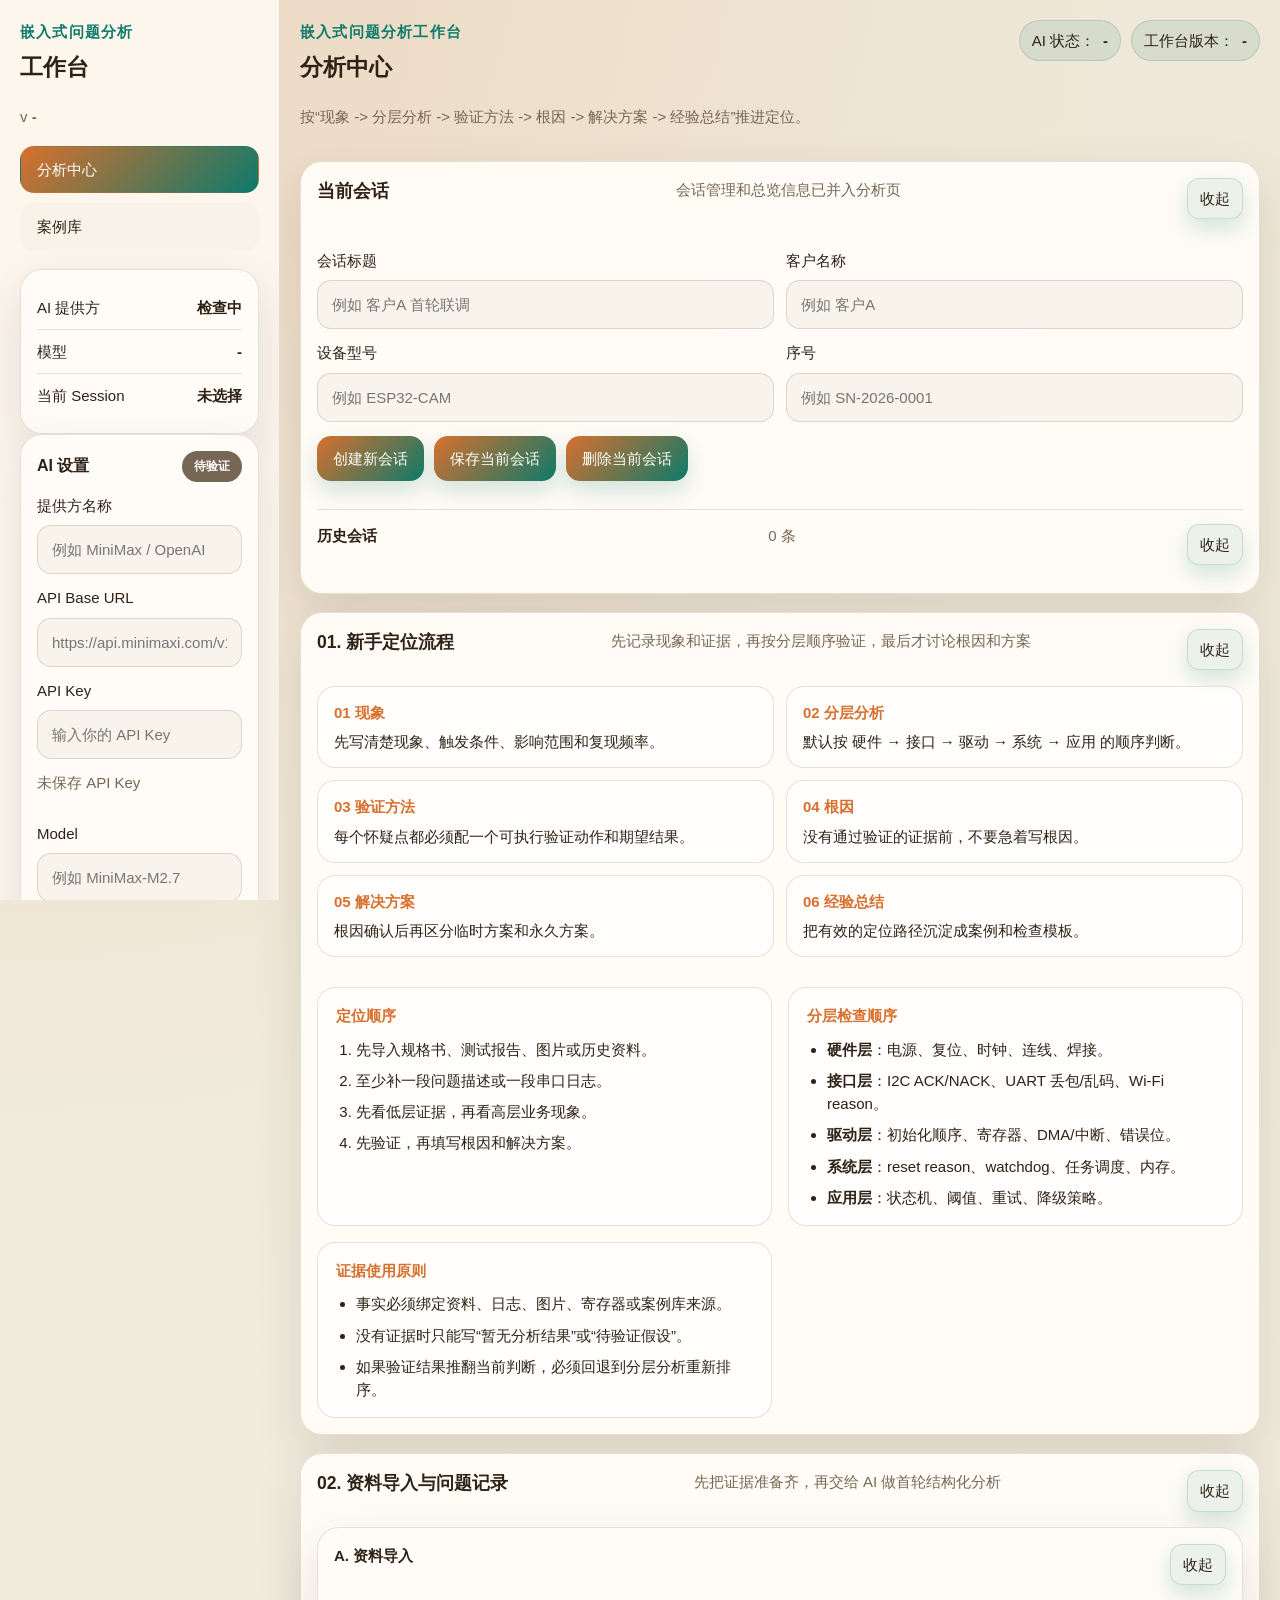
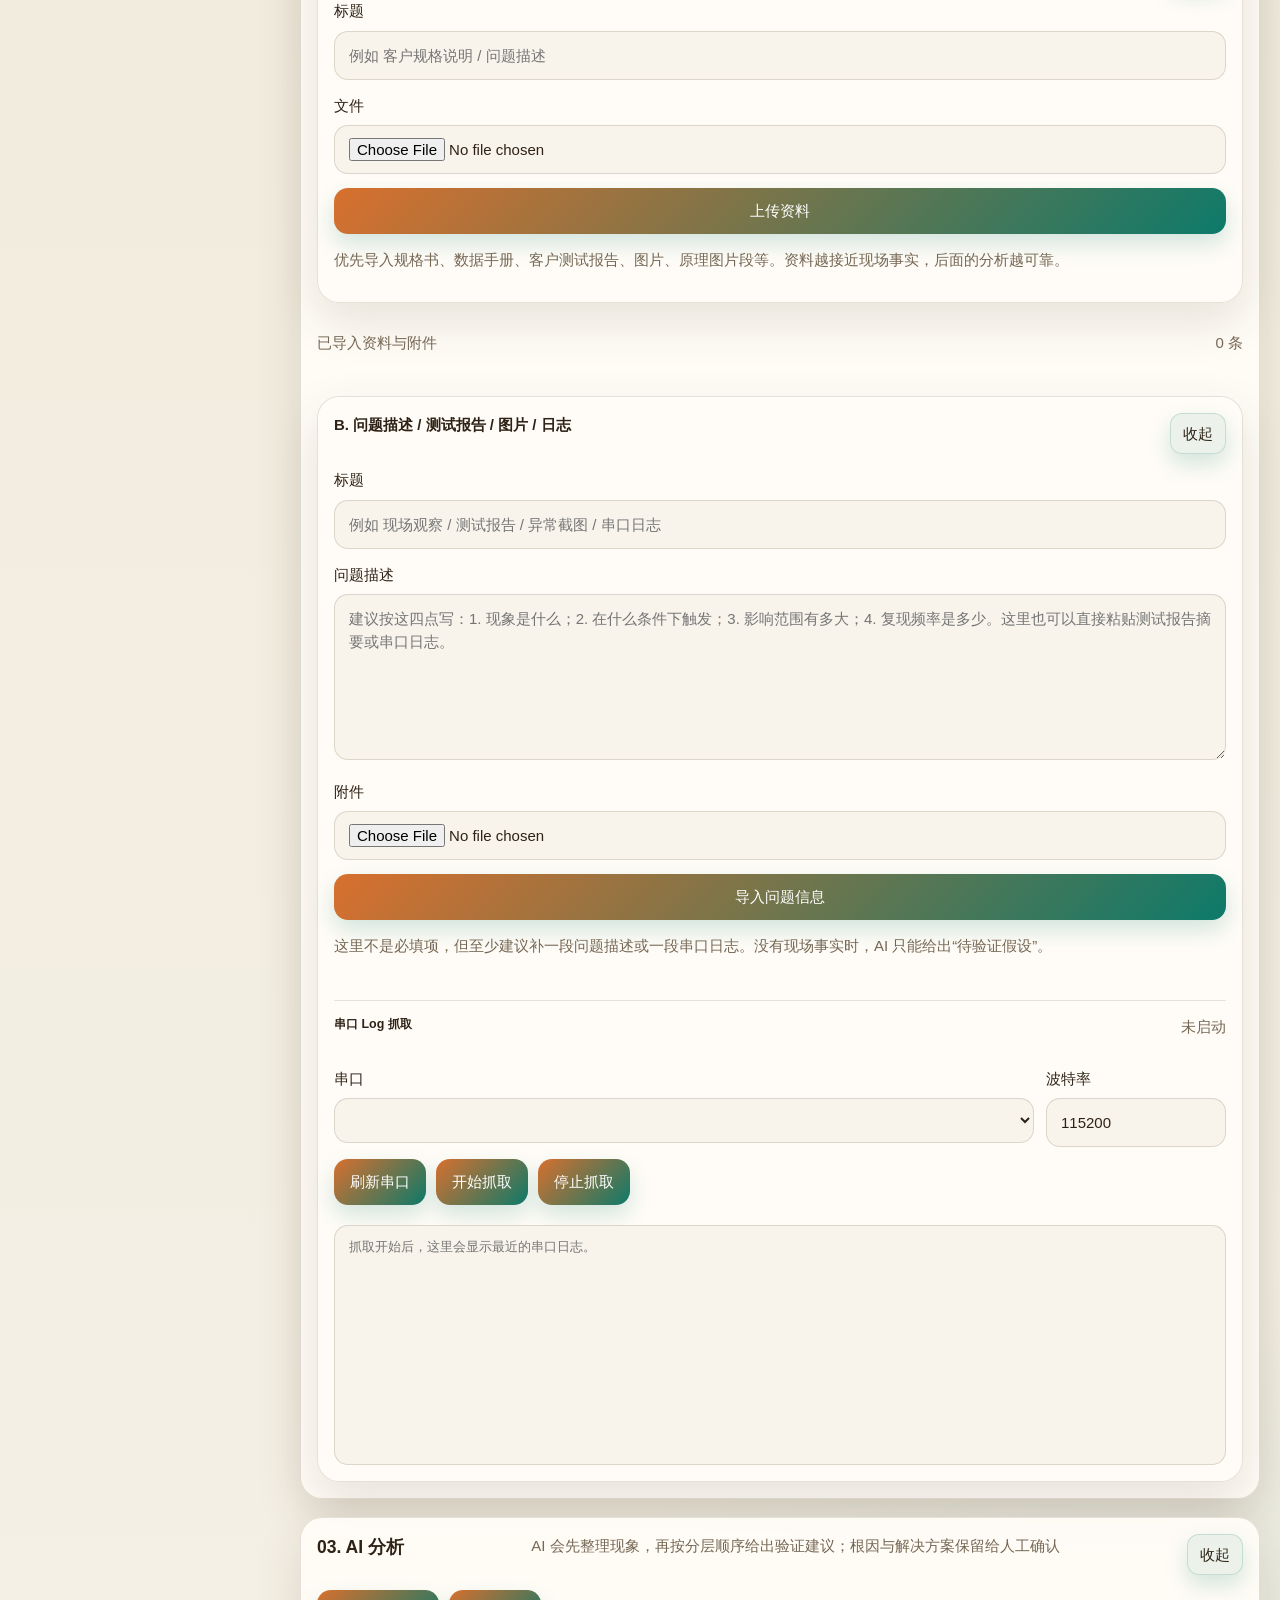
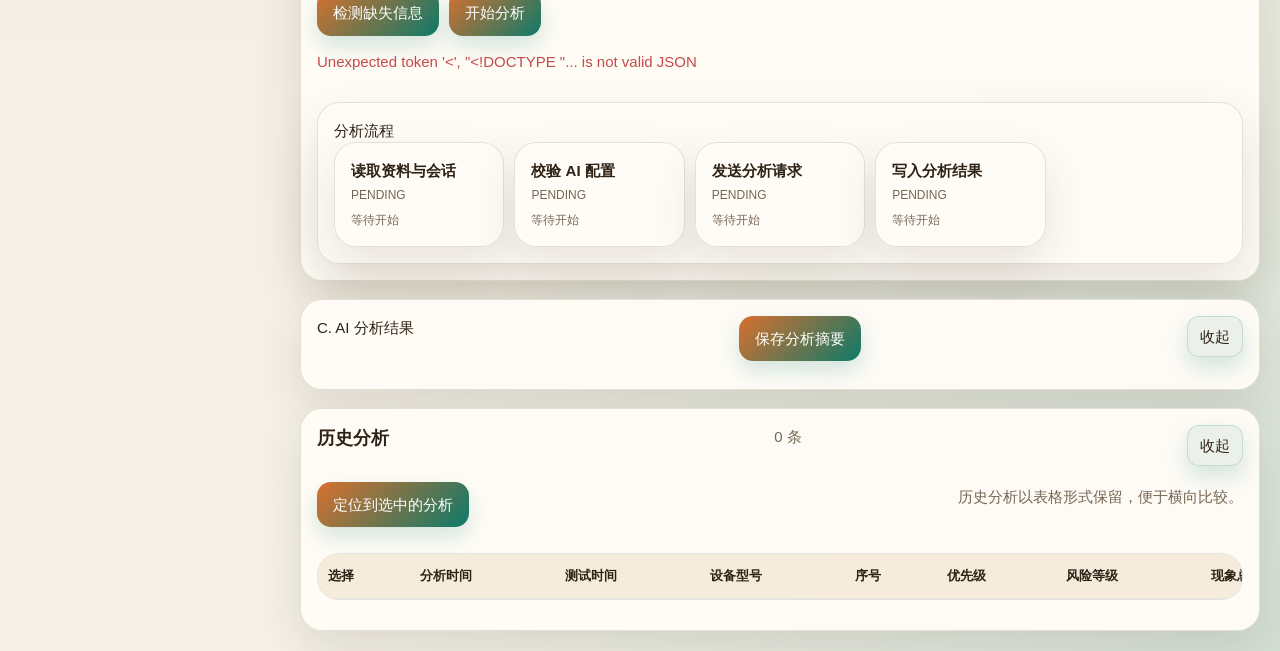
==== webapp/index.html @ aa89c4ad "feat: rebuild structured case library workflow" ====
<!doctype html>
<html lang="zh-CN">
<head>
  <meta charset="utf-8">
  <meta name="viewport" content="width=device-width,initial-scale=1">
  <title>嵌入式问题分析工作台</title>
  <script src="https://mcp.figma.com/mcp/html-to-design/capture.js" async></script>
  <link rel="stylesheet" href="./styles.css">
</head>
<body>
  <main class="layout">
    <aside class="sidebar">
      <div class="brand">
        <p class="eyebrow">嵌入式问题分析</p>
        <h1>工作台</h1>
        <p class="version-line">v <strong id="app-version">-</strong></p>
      </div>

      <nav class="nav-list">
        <button type="button" class="nav-item active" data-view="analysis">分析中心</button>
        <button type="button" class="nav-item" data-view="library">案例库</button>
      </nav>

      <section class="sidebar-card">
        <div class="status-row">
          <span>AI 提供方</span>
          <strong id="provider-status">检查中</strong>
        </div>
        <div class="status-row">
          <span>模型</span>
          <strong id="provider-model">-</strong>
        </div>
        <div class="status-row">
          <span>当前 Session</span>
          <strong id="active-session-label">未选择</strong>
        </div>
      </section>

      <section class="sidebar-card">
        <details id="ai-settings-panel" open>
          <summary class="summary-head compact">
            <span>AI 设置</span>
            <span id="ai-validation-badge" class="validation-badge pending">待验证</span>
          </summary>
          <div class="details-body">
            <label>
              提供方名称
              <input id="provider-name" type="text" placeholder="例如 MiniMax / OpenAI">
            </label>
            <label>
              API Base URL
              <input id="api-base-url" type="text" placeholder="https://api.minimaxi.com/v1/chat/completions">
            </label>
            <label>
              API Key
              <input id="api-key" type="password" placeholder="输入你的 API Key">
            </label>
            <p id="api-key-status" class="helper">未保存 API Key</p>
            <label>
              Model
              <input id="provider-model-input" type="text" placeholder="例如 MiniMax-M2.7">
            </label>
            <button id="save-provider-btn" type="button">保存 AI 设置</button>
            <p id="provider-save-result" class="helper">用于结构化分析、缺失信息提醒和测试推荐。</p>
          </div>
        </details>
      </section>
    </aside>

    <section class="main-shell">
      <header class="topbar">
        <div>
          <p class="eyebrow">嵌入式问题分析工作台</p>
          <h2 id="page-title">分析中心</h2>
          <p id="page-subtitle" class="helper">围绕资料、问题描述和 AI 结构化分析推进定位。</p>
        </div>
        <div class="topbar-meta">
          <span class="meta-pill">AI 状态：<strong id="hero-provider-status">-</strong></span>
          <span class="meta-pill">工作台版本：<strong id="hero-app-version">-</strong></span>
        </div>
      </header>

      <section class="view-stack">
        <section id="view-analysis" class="view-page active">
          <section class="panel">
            <div class="panel-head">
              <h3>当前会话</h3>
              <span class="helper">会话管理和总览信息已并入分析页</span>
            </div>
            <div id="overview-counts" class="overview-grid"></div>
            <div class="session-inline-grid">
              <label>会话标题<input id="session-title" type="text" placeholder="例如 客户A 首轮联调"></label>
              <label>客户名称<input id="session-customer" type="text" placeholder="例如 客户A"></label>
              <label>设备型号<input id="device-model" type="text" placeholder="例如 ESP32-CAM"></label>
              <label>序号<input id="serial-number" type="text" placeholder="例如 SN-2026-0001"></label>
            </div>
            <div class="inline-actions">
              <button id="create-session-btn" type="button">创建新会话</button>
              <button id="save-session-meta-btn" type="button">保存当前会话</button>
              <button id="delete-session-btn" type="button">删除当前会话</button>
            </div>
            <div class="subpanel-inline">
              <div class="panel-head compact-head">
                <h4>历史会话</h4>
                <span class="helper" id="session-count">0 条</span>
              </div>
              <div id="session-list" class="list-stack compact-list"></div>
            </div>
          </section>

          <section class="panel">
            <div class="panel-head">
              <h3>01. 新手定位流程</h3>
              <span class="helper">先记录现象和证据，再按分层顺序验证，最后才讨论根因和方案</span>
            </div>
            <section class="guide-strip guide-strip-six">
              <div class="guide-step"><strong>01 现象</strong><span>先写清楚现象、触发条件、影响范围和复现频率。</span></div>
              <div class="guide-step"><strong>02 分层分析</strong><span>默认按 硬件 → 接口 → 驱动 → 系统 → 应用 的顺序判断。</span></div>
              <div class="guide-step"><strong>03 验证方法</strong><span>每个怀疑点都必须配一个可执行验证动作和期望结果。</span></div>
              <div class="guide-step"><strong>04 根因</strong><span>没有通过验证的证据前，不要急着写根因。</span></div>
              <div class="guide-step"><strong>05 解决方案</strong><span>根因确认后再区分临时方案和永久方案。</span></div>
              <div class="guide-step"><strong>06 经验总结</strong><span>把有效的定位路径沉淀成案例和检查模板。</span></div>
            </section>
            <section class="methodology-grid">
              <article class="flow-panel">
                <h4>定位顺序</h4>
                <ol class="method-list">
                  <li>先导入规格书、测试报告、图片或历史资料。</li>
                  <li>至少补一段问题描述或一段串口日志。</li>
                  <li>先看低层证据，再看高层业务现象。</li>
                  <li>先验证，再填写根因和解决方案。</li>
                </ol>
              </article>
              <article class="flow-panel">
                <h4>分层检查顺序</h4>
                <ul class="method-list">
                  <li><strong>硬件层</strong>：电源、复位、时钟、连线、焊接。</li>
                  <li><strong>接口层</strong>：I2C ACK/NACK、UART 丢包/乱码、Wi-Fi reason。</li>
                  <li><strong>驱动层</strong>：初始化顺序、寄存器、DMA/中断、错误位。</li>
                  <li><strong>系统层</strong>：reset reason、watchdog、任务调度、内存。</li>
                  <li><strong>应用层</strong>：状态机、阈值、重试、降级策略。</li>
                </ul>
              </article>
              <article class="flow-panel">
                <h4>证据使用原则</h4>
                <ul class="method-list">
                  <li>事实必须绑定资料、日志、图片、寄存器或案例库来源。</li>
                  <li>没有证据时只能写“暂无分析结果”或“待验证假设”。</li>
                  <li>如果验证结果推翻当前判断，必须回退到分层分析重新排序。</li>
                </ul>
              </article>
            </section>
          </section>

          <section class="panel">
            <div class="panel-head">
              <h3>02. 资料导入与问题记录</h3>
              <span class="helper">先把证据准备齐，再交给 AI 做首轮结构化分析</span>
            </div>
            <article class="stack-card">
              <h4>A. 资料导入</h4>
              <label>标题<input id="material-title" type="text" placeholder="例如 客户规格说明 / 问题描述"></label>
              <label>文件<input id="material-file" type="file"></label>
              <button id="upload-material-btn" type="button">上传资料</button>
              <p id="material-result" class="helper">优先导入规格书、数据手册、客户测试报告、图片、原理图片段等。资料越接近现场事实，后面的分析越可靠。</p>
            </article>

            <div class="evidence-summary">
              <div class="panel-head compact-head">
                <span class="helper">已导入资料与附件</span>
                <span id="evidence-count" class="helper">0 条</span>
              </div>
              <div id="evidence-inline-list" class="evidence-manage-list"></div>
            </div>

            <article class="stack-card">
              <h4>B. 问题描述 / 测试报告 / 图片 / 日志</h4>
              <label>标题<input id="info-title" type="text" placeholder="例如 现场观察 / 测试报告 / 异常截图 / 串口日志"></label>
              <label>问题描述<textarea id="info-content" rows="6" placeholder="建议按这四点写：1. 现象是什么；2. 在什么条件下触发；3. 影响范围有多大；4. 复现频率是多少。这里也可以直接粘贴测试报告摘要或串口日志。"></textarea></label>
              <label>附件<input id="info-file" type="file" accept=".png,.jpg,.jpeg,.webp,.bmp,.gif,.pdf,.doc,.docx,.txt,.md,.log,.json,.csv,.yaml,.yml"></label>
              <button id="save-info-btn" type="button">导入问题信息</button>
              <p id="info-result" class="helper">这里不是必填项，但至少建议补一段问题描述或一段串口日志。没有现场事实时，AI 只能给出“待验证假设”。</p>
              <div class="serial-capture-card">
                <div class="panel-head compact-head">
                  <h5>串口 Log 抓取</h5>
                  <span id="serial-status-text" class="helper">未启动</span>
                </div>
                <div class="serial-capture-grid">
                  <label>串口
                    <select id="serial-port-select"></select>
                  </label>
                  <label>波特率
                    <input id="serial-baud-input" type="number" value="115200" min="1200" step="1">
                  </label>
                </div>
                <div class="inline-actions">
                  <button id="refresh-serial-ports-btn" type="button">刷新串口</button>
                  <button id="start-serial-capture-btn" type="button">开始抓取</button>
                  <button id="stop-serial-capture-btn" type="button">停止抓取</button>
                </div>
                <textarea id="serial-live-output" class="serial-live-output" rows="10" readonly placeholder="抓取开始后，这里会显示最近的串口日志。"></textarea>
              </div>
            </article>
          </section>

          <section class="panel">
            <div class="panel-head">
              <h3>03. AI 分析</h3>
              <span class="helper">AI 会先整理现象，再按分层顺序给出验证建议；根因与解决方案保留给人工确认</span>
            </div>
            <div class="inline-actions">
              <button id="suggest-missing-btn" type="button">检测缺失信息</button>
              <button id="analyze-btn" type="button">开始分析</button>
            </div>
            <p id="analysis-status" class="helper">AI 默认按“硬件 → 接口 → 驱动 → 系统 → 应用”排序分析，并把没有证据支撑的内容标为“暂无分析结果”或“待验证”。</p>
            <section class="steps-box">
              <span class="role">分析流程</span>
              <div id="workflow-steps" class="workflow-steps workflow-inline"></div>
            </section>
          </section>

          <section class="panel">
            <div class="panel-head">
              <span class="role">C. AI 分析结果</span>
              <button id="save-analysis-summary-btn" type="button">保存分析摘要</button>
            </div>
            <div id="analysis-result" class="analysis-readable"></div>
          </section>

          <section class="panel">
            <div class="panel-head">
              <h3>历史分析</h3>
              <span id="analysis-count" class="helper">0 条</span>
            </div>
            <div class="analysis-compare-head">
              <button id="compare-selected-btn" type="button">定位到选中的分析</button>
              <p class="helper">历史分析以表格形式保留，便于横向比较。</p>
            </div>
            <div class="table-wrap">
              <table class="analysis-table">
                <thead>
                  <tr>
                    <th>选择</th>
                    <th>分析时间</th>
                    <th>测试时间</th>
                    <th>设备型号</th>
                    <th>序号</th>
                    <th>优先级</th>
                    <th>风险等级</th>
                    <th>现象总结</th>
                    <th>操作</th>
                  </tr>
                </thead>
                <tbody id="analysis-history"></tbody>
              </table>
            </div>
            <div id="analysis-compare" class="analysis-compare"></div>
          </section>
        </section>

        <section id="view-library" class="view-page">
          <section class="panel">
            <div class="panel-head">
              <h3>案例库</h3>
              <span class="helper">结构化案例、受控贡献、搜索复用和 AI 导入</span>
            </div>
            <div class="guide-strip guide-strip-three">
              <div class="guide-step"><strong>查找</strong><span>按标题、标签、问题类型和故障类型快速筛到相似案例。</span></div>
              <div class="guide-step"><strong>贡献</strong><span>手工录入或从当前 Session 生成，再用统一模板保存为正式案例。</span></div>
              <div class="guide-step"><strong>导入</strong><span>外部资料可先走 AI 规范化导入，再进入人工审核和复用。</span></div>
            </div>
            <div class="inline-actions">
              <input id="knowledge-search" type="text" placeholder="搜索标题、根因、标签、问题类型或来源">
              <button id="search-knowledge-btn" type="button">搜索</button>
              <button id="new-knowledge-btn" type="button">新建案例</button>
              <button id="save-knowledge-btn" type="button">保存案例</button>
              <button id="delete-knowledge-btn" type="button">删除案例</button>
              <button id="create-knowledge-btn" type="button">从当前 Session 生成</button>
              <button id="apply-knowledge-btn" type="button">应用到当前分析</button>
            </div>
            <div id="knowledge-tag-cloud" class="tag-cloud"></div>
            <div id="knowledge-list" class="list-stack knowledge-scroll-list"></div>
          </section>

          <section class="panel">
            <div class="panel-head">
              <h3>案例编辑</h3>
              <span class="helper">统一按结构化模板维护，可手工编写、导入和更新</span>
            </div>
            <div class="form-grid three">
              <label>案例编号<input id="knowledge-case-code" type="text" placeholder="例如 CASE-I2C-000123"></label>
              <label>标题<input id="knowledge-title" type="text" placeholder="例如 冷启动后 I2C 首次读寄存器 NACK"></label>
              <label>状态
                <select id="knowledge-status">
                  <option value="draft">draft</option>
                  <option value="review">review</option>
                  <option value="approved">approved</option>
                  <option value="deprecated">deprecated</option>
                </select>
              </label>
            </div>
            <div class="form-grid three">
              <label>来源类型
                <select id="knowledge-source-type">
                  <option value="manual">manual</option>
                  <option value="session">session</option>
                  <option value="ai_import">ai_import</option>
                  <option value="external_reference">external_reference</option>
                  <option value="official_doc">official_doc</option>
                  <option value="community_case">community_case</option>
                </select>
              </label>
              <label>问题类型<input id="knowledge-issue-type" type="text" placeholder="例如 I2C / UART / WIFI"></label>
              <label>故障类型<input id="knowledge-fault-type" type="text" placeholder="例如 时序 / 初始化 / 兼容性"></label>
            </div>
            <div class="form-grid three">
              <label>定位顺序
                <select id="knowledge-layer-hint">
                  <option value="硬件→接口→驱动→系统→应用">硬件→接口→驱动→系统→应用</option>
                  <option value="硬件→接口→驱动">硬件→接口→驱动</option>
                  <option value="系统→应用">系统→应用</option>
                  <option value="自定义">自定义</option>
                </select>
              </label>
              <label>来源标题<input id="knowledge-source-title" type="text" placeholder="例如 官方 FAQ / 外部帖子标题"></label>
              <label>来源链接<input id="knowledge-source-url" type="text" placeholder="https://..."></label>
            </div>
            <label>问题现象<textarea id="knowledge-symptom" rows="4" placeholder="现象、触发条件、影响范围、复现频率"></textarea></label>
            <div class="form-grid two">
              <label>快速检查<textarea id="knowledge-quick-checks" rows="4" placeholder="每行一条，适合新手先做的 quick checks"></textarea></label>
              <label>标签<textarea id="knowledge-tags" rows="4" placeholder="每行一条或逗号分隔，例如 I2C, cold_boot, NACK"></textarea></label>
            </div>
            <label>根因<textarea id="knowledge-root-cause" rows="4" placeholder="当前确认的根因；若未确认，可写待验证"></textarea></label>
            <label>解决方案<textarea id="knowledge-solution" rows="4" placeholder="临时规避、永久修复和回归建议"></textarea></label>
            <label>验证方法<textarea id="knowledge-validation" rows="4" placeholder="验证动作、预期结果和完成标准"></textarea></label>
            <div class="form-grid two">
              <label>关联案例 / 资源<textarea id="knowledge-related-cases" rows="4" placeholder='每行一条，支持 JSON：{"label":"GitHub","url":"https://..."}'></textarea></label>
              <label>参考链接 / 引用<textarea id="knowledge-references" rows="4" placeholder='每行一条，支持 JSON：{"label":"Datasheet","url":"https://...","value":"时序要求"}'></textarea></label>
            </div>
            <p id="knowledge-editor-status" class="helper">案例库遵循结构化模板，建议优先填：现象、快速检查、验证方法、根因、解决方案。</p>
            <div id="knowledge-detail" class="analysis-readable"></div>
          </section>

          <section class="panel">
            <div class="panel-head">
              <h3>AI 导入接口</h3>
              <span class="helper">给未来的外部搜索代理或人工整理入口使用，先规范化再入库</span>
            </div>
            <div class="form-grid two">
              <label>导入来源标题<input id="knowledge-import-title" type="text" placeholder="例如 官方 FAQ / GitHub Issue / 社区答疑"></label>
              <label>导入来源链接<input id="knowledge-import-url" type="text" placeholder="https://..."></label>
            </div>
            <label>原始案例材料<textarea id="knowledge-import-text" rows="8" placeholder="粘贴网页摘要、官方 FAQ、Issue 讨论、调试记录。AI 会先按案例库模板规范化，再生成 draft 条目。"></textarea></label>
            <div class="inline-actions">
              <button id="import-knowledge-btn" type="button">AI 规范导入</button>
              <button id="load-knowledge-schema-btn" type="button">查看导入规范</button>
            </div>
            <p id="knowledge-import-status" class="helper">接口目标：方便 AI 定期从网上搜索案例后，把摘要、引用、来源链接和结构化字段统一写入案例库。</p>
            <pre id="knowledge-schema-preview" class="schema-preview hidden"></pre>
          </section>
        </section>
      </section>
    </section>
  </main>
  <div id="analysis-history-modal" class="modal-backdrop hidden">
    <div class="modal-card">
      <div class="panel-head">
        <h3 id="analysis-history-modal-title">历史分析详情</h3>
        <button id="close-analysis-history-modal-btn" type="button" class="secondary-button">关闭</button>
      </div>
      <div id="analysis-history-modal-body" class="analysis-readable"></div>
    </div>
  </div>
  <script src="./app.js"></script>
</body>
</html>
---- webapp/styles.css ----
:root {
  --bg: #f5f1e7;
  --panel: rgba(255, 252, 247, 0.96);
  --panel-soft: rgba(247, 242, 231, 0.9);
  --line: rgba(75, 57, 29, 0.14);
  --text: #2e2216;
  --muted: #766754;
  --accent: #0d7a6a;
  --accent-2: #d8702e;
  --danger: #c64a4a;
  --success: #1f8955;
  --shadow: 0 18px 48px rgba(60, 42, 16, 0.12);
}

* { box-sizing: border-box; }

body {
  margin: 0;
  color: var(--text);
  font: 15px/1.55 "Segoe UI", "Microsoft YaHei UI", sans-serif;
  background:
    radial-gradient(circle at top left, rgba(216, 112, 46, 0.14), transparent 28%),
    radial-gradient(circle at bottom right, rgba(13, 122, 106, 0.14), transparent 24%),
    linear-gradient(180deg, #efe8d8, #f5f1e7);
}

button, input, textarea, select {
  font: inherit;
}

input, textarea, select {
  width: 100%;
  margin-top: 8px;
  border: 1px solid rgba(75, 57, 29, 0.16);
  border-radius: 14px;
  padding: 12px 14px;
  color: var(--text);
  background: #f8f4ec;
}

textarea {
  resize: vertical;
  min-height: 110px;
}

button {
  border: 0;
  cursor: pointer;
  border-radius: 14px;
  padding: 11px 16px;
  color: #fff;
  background: linear-gradient(135deg, var(--accent-2), var(--accent));
  box-shadow: 0 10px 22px rgba(13, 122, 106, 0.18);
  transition:
    transform 120ms ease,
    opacity 120ms ease,
    box-shadow 120ms ease,
    filter 120ms ease;
}

button:hover {
  transform: translateY(-1px);
  opacity: 0.97;
  box-shadow: 0 14px 28px rgba(13, 122, 106, 0.22);
}

button:active {
  transform: translateY(1px) scale(0.985);
  box-shadow: 0 5px 12px rgba(13, 122, 106, 0.18);
  filter: saturate(0.94);
}

button:focus-visible {
  outline: 2px solid rgba(13, 122, 106, 0.35);
  outline-offset: 2px;
}

button:disabled {
  opacity: 0.65;
  cursor: default;
  transform: none;
  box-shadow: none;
  filter: none;
}

.layout {
  min-height: 100vh;
  display: grid;
  grid-template-columns: 320px 1fr;
}

.sidebar {
  padding: 20px;
  background: rgba(255, 250, 243, 0.88);
  border-right: 1px solid var(--line);
  position: sticky;
  top: 0;
  height: 100vh;
  overflow: auto;
}

.brand {
  margin-bottom: 18px;
}

.eyebrow {
  margin: 0 0 8px;
  color: var(--accent);
  font-weight: 800;
  text-transform: uppercase;
  letter-spacing: 0.08em;
}

.brand h1, .topbar h2, .panel h3, .panel h4, .panel h5, p {
  margin-top: 0;
}

.version-line, .helper, .summary-helper, .stack-card p, .list-item p {
  color: var(--muted);
}

.nav-list {
  display: grid;
  gap: 10px;
  margin-bottom: 18px;
}

.nav-item {
  width: 100%;
  text-align: left;
  border: 1px solid transparent;
  background: rgba(247, 242, 231, 0.8);
  color: var(--text);
  box-shadow: none;
}

.nav-item.active {
  color: #fff;
  background: linear-gradient(135deg, var(--accent-2), var(--accent));
}

.nav-item:hover {
  box-shadow: 0 10px 22px rgba(13, 122, 106, 0.14);
}

.nav-item:active {
  box-shadow: 0 4px 10px rgba(13, 122, 106, 0.12);
}

.sidebar-card,
.panel,
.overview-card,
.stack-card,
.list-item,
.workflow-step,
.result-card,
.summary-edit-card,
.stage-pill,
.guidance-card,
.analysis-result-box,
.steps-box {
  background: var(--panel);
  border: 1px solid var(--line);
  border-radius: 22px;
  box-shadow: var(--shadow);
}

.sidebar-card,
.panel,
.overview-card,
.stack-card,
.list-item,
.workflow-step,
.result-card,
.summary-edit-card,
.guidance-card,
.analysis-result-box,
.steps-box {
  padding: 16px;
}

.status-row {
  display: flex;
  justify-content: space-between;
  gap: 10px;
  padding: 10px 0;
  border-bottom: 1px solid var(--line);
}

.status-row:last-child {
  border-bottom: 0;
}

.main-shell {
  padding: 20px;
}

.topbar {
  display: flex;
  justify-content: space-between;
  align-items: flex-start;
  gap: 18px;
  margin-bottom: 18px;
}

.topbar-meta {
  display: flex;
  gap: 10px;
  flex-wrap: wrap;
}

.meta-pill,
.tag-pill {
  display: inline-flex;
  align-items: center;
  gap: 8px;
  padding: 8px 12px;
  border-radius: 999px;
  background: rgba(13, 122, 106, 0.1);
  border: 1px solid rgba(13, 122, 106, 0.18);
}

.view-stack {
  display: grid;
}

.view-page {
  display: none;
  gap: 18px;
}

.view-page.active {
  display: grid;
}

.panel-head {
  display: flex;
  justify-content: space-between;
  align-items: flex-start;
  gap: 12px;
  margin-bottom: 12px;
}

.hidden {
  display: none !important;
}

.modal-backdrop {
  position: fixed;
  inset: 0;
  z-index: 999;
  display: flex;
  align-items: center;
  justify-content: center;
  padding: 24px;
  background: rgba(32, 24, 16, 0.45);
}

.modal-card {
  width: min(1200px, 100%);
  max-height: calc(100vh - 48px);
  overflow: auto;
  padding: 18px;
  background: var(--panel);
  border: 1px solid var(--line);
  border-radius: 24px;
  box-shadow: var(--shadow);
}

.readonly-cell {
  white-space: pre-wrap;
  vertical-align: top;
}

.grid-two,
.grid-three,
.test-layout,
.analysis-layout,
.overview-grid,
.overview-top,
.overview-bottom,
.form-grid,
.summary-edit-grid,
.compare-grid,
.quick-actions,
.three-stacks,
.step-form,
.analysis-readable,
.list-stack,
.result-list {
  display: grid;
  gap: 16px;
}

.grid-two { grid-template-columns: 1fr 1fr; }
.grid-three { grid-template-columns: repeat(3, 1fr); }
.overview-grid { grid-template-columns: repeat(6, minmax(110px, 1fr)); }
.overview-top { grid-template-columns: 1.35fr 0.85fr; align-items: start; }
.overview-bottom { grid-template-columns: 1.2fr 0.8fr; align-items: start; }
.test-layout { grid-template-columns: 0.9fr 1.1fr 1fr; }
.analysis-layout { grid-template-columns: 0.8fr 1.1fr 1fr; }
.form-grid.two { grid-template-columns: 1fr 1fr; }
.form-grid.three { grid-template-columns: repeat(3, 1fr); }
.form-grid.four { grid-template-columns: repeat(4, 1fr); }
.summary-edit-grid { grid-template-columns: repeat(5, 1fr); }
.quick-actions { grid-template-columns: repeat(2, 1fr); }
.three-stacks { grid-template-columns: 1fr; }
.grid-two,
.grid-three,
.test-layout,
.analysis-layout,
.form-grid.two,
.form-grid.four,
.quick-actions,
.workflow-inline,
.compare-grid {
  grid-template-columns: 1fr;
}

.overview-card {
  text-align: center;
}

.overview-value {
  font-size: 30px;
  font-weight: 800;
}

.overview-label {
  color: var(--muted);
  font-size: 13px;
}

.inline-actions {
  display: flex;
  gap: 10px;
  flex-wrap: wrap;
  align-items: center;
}

.inline-actions.split select {
  flex: 1;
  margin-top: 0;
}

.selectable {
  cursor: pointer;
}

.selectable.active {
  background: linear-gradient(135deg, rgba(216, 112, 46, 0.16), rgba(13, 122, 106, 0.16));
  border-color: rgba(13, 122, 106, 0.26);
}

.list-item strong {
  display: block;
  margin-bottom: 6px;
}

.list-item p {
  margin: 0;
}

.compact-row {
  display: flex;
  align-items: center;
  gap: 10px;
  flex-wrap: wrap;
  padding-top: 10px;
  padding-bottom: 10px;
}

.compact-row strong {
  display: inline;
  margin-bottom: 0;
  flex: 0 1 auto;
}

.item-meta {
  color: var(--muted);
  font-size: 12px;
  white-space: normal;
  overflow: visible;
  text-overflow: clip;
  max-width: none;
}

.knowledge-row-main {
  display: flex;
  flex-direction: column;
  gap: 4px;
  min-width: 0;
}

.session-inline-grid {
  display: grid;
  grid-template-columns: repeat(4, minmax(0, 1fr));
  gap: 12px;
}

.evidence-manage-list {
  display: flex;
  flex-wrap: wrap;
  gap: 8px;
}

.evidence-token {
  display: inline-flex;
  align-items: center;
  gap: 8px;
  max-width: 100%;
  padding: 8px 10px;
  border: 1px solid var(--line);
  border-radius: 999px;
  background: rgba(255, 255, 255, 0.8);
}

.evidence-preview-link {
  display: inline-flex;
  align-items: center;
}

.evidence-thumb {
  width: 34px;
  height: 34px;
  object-fit: cover;
  border-radius: 8px;
  border: 1px solid rgba(75, 57, 29, 0.14);
  background: #fff;
}

.evidence-token-label {
  color: var(--text);
  text-decoration: none;
  white-space: nowrap;
  overflow: visible;
  text-overflow: clip;
  font-size: 13px;
}

.evidence-token-label.disabled {
  cursor: default;
  pointer-events: none;
}

.evidence-token .danger-button {
  padding: 6px 10px;
  border-radius: 999px;
}

.serial-capture-card {
  display: grid;
  gap: 12px;
  margin-top: 14px;
  padding-top: 14px;
  border-top: 1px solid var(--line);
}

.serial-capture-grid {
  display: grid;
  grid-template-columns: 1fr 180px;
  gap: 12px;
}

.evidence-chip-list {
  display: flex;
  flex-wrap: wrap;
  gap: 8px;
}

.evidence-summary {
  display: grid;
  gap: 10px;
  margin: 14px 0 18px;
}

.evidence-chip {
  display: inline-flex;
  align-items: center;
  max-width: 100%;
  padding: 6px 10px;
  border-radius: 999px;
  background: rgba(13, 122, 106, 0.08);
  border: 1px solid rgba(13, 122, 106, 0.12);
  color: var(--text);
  font-size: 12px;
  white-space: nowrap;
  overflow: hidden;
  text-overflow: ellipsis;
}

.summary-head,
.subsummary-head {
  display: flex;
  justify-content: space-between;
  align-items: center;
  gap: 12px;
  cursor: pointer;
  list-style: none;
}

.summary-head {
  font-size: 20px;
  font-weight: 800;
}

.summary-head.compact {
  font-size: 16px;
}

.summary-head::-webkit-details-marker,
.subsummary-head::-webkit-details-marker {
  display: none;
}

.details-body,
.subdetails-body {
  display: grid;
  gap: 12px;
  margin-top: 12px;
}

.collapse-toggle {
  color: var(--text);
  background: rgba(13, 122, 106, 0.08);
  border: 1px solid rgba(13, 122, 106, 0.18);
  padding: 8px 12px;
  border-radius: 12px;
}

.collapsible-body {
  display: grid;
  gap: 14px;
}

.collapsed > .collapsible-body {
  display: none;
}

.validation-badge {
  padding: 6px 12px;
  border-radius: 999px;
  color: #fff;
  font-size: 12px;
}

.validation-badge.ok { background: var(--success); }
.validation-badge.error { background: var(--danger); }
.validation-badge.pending { background: var(--muted); }

.subpanel {
  border: 1px solid var(--line);
  border-radius: 18px;
  padding: 14px;
  background: var(--panel-soft);
}

.subpanel-inline {
  display: grid;
  gap: 10px;
  margin-top: 14px;
  padding-top: 14px;
  border-top: 1px solid var(--line);
}

.compact-head {
  margin-bottom: 0;
}

.compact-list {
  gap: 10px;
}

.strong-line {
  font-weight: 700;
}

.serial-live-output {
  height: 240px;
  min-height: 240px;
  max-height: 240px;
  overflow-y: auto;
  resize: none;
  font: 13px/1.55 Consolas, "Courier New", monospace;
}

.stage-nav {
  display: grid;
  gap: 10px;
}

.stage-pill {
  display: flex;
  align-items: center;
  gap: 12px;
  color: var(--text);
  background: #fff;
}

.stage-pill.active {
  background: linear-gradient(135deg, rgba(216, 112, 46, 0.16), rgba(13, 122, 106, 0.16));
  border-color: rgba(13, 122, 106, 0.26);
}

.stage-index {
  display: inline-flex;
  align-items: center;
  justify-content: center;
  width: 34px;
  height: 34px;
  border-radius: 999px;
  color: #fff;
  font-weight: 800;
  background: linear-gradient(135deg, var(--accent-2), var(--accent));
}

.step-field span,
.summary-label {
  display: block;
  font-size: 12px;
  color: var(--muted);
  text-transform: uppercase;
  letter-spacing: 0.08em;
}

.checkbox-row {
  display: flex;
  align-items: center;
  gap: 10px;
}

.checkbox-row input {
  width: auto;
  margin: 0;
}

.workflow-inline {
  display: grid;
  grid-template-columns: repeat(5, minmax(120px, 1fr));
  gap: 10px;
}

.workflow-step .step-name {
  font-weight: 700;
  margin-bottom: 4px;
}

.workflow-step .step-state {
  font-size: 12px;
  margin-bottom: 6px;
  color: var(--muted);
}

.workflow-step.success .step-state { color: var(--success); }
.workflow-step.running .step-state { color: var(--accent-2); }
.workflow-step.error .step-state,
.error { color: var(--danger); }

.workflow-step .step-detail {
  color: var(--muted);
  font-size: 12px;
  white-space: pre-wrap;
  word-break: break-word;
}

.table-wrap {
  overflow: auto;
  border: 1px solid var(--line);
  border-radius: 22px;
  background: rgba(255, 255, 255, 0.72);
}

.analysis-table {
  width: 100%;
  border-collapse: collapse;
  min-width: 1120px;
}

.analysis-table th,
.analysis-table td {
  padding: 12px 10px;
  border-bottom: 1px solid var(--line);
  text-align: left;
  vertical-align: top;
}

.analysis-table th {
  position: sticky;
  top: 0;
  background: #f5ecdc;
  z-index: 1;
  font-size: 13px;
}

.analysis-row {
  cursor: pointer;
  background: rgba(255, 255, 255, 0.68);
}

.analysis-row:hover {
  background: rgba(13, 122, 106, 0.08);
}

.table-check-cell {
  width: 60px;
}

.table-check-cell input {
  width: auto;
  margin: 0;
}

.summary-cell {
  min-width: 240px;
  white-space: pre-wrap;
  word-break: break-word;
}

.table-empty {
  color: var(--muted);
  text-align: center;
}

.analysis-compare-head {
  display: flex;
  justify-content: space-between;
  gap: 12px;
  align-items: center;
  margin-bottom: 12px;
}

.compare-column {
  padding: 14px;
  border-radius: 18px;
  border: 1px solid var(--line);
  background: rgba(255, 255, 255, 0.72);
}

.result-card {
  white-space: pre-wrap;
  word-break: break-word;
  background: rgba(247, 242, 231, 0.8);
}

.editable-analysis-section {
  display: grid;
  gap: 8px;
  padding: 14px;
  border: 1px solid var(--line);
  border-radius: 18px;
  background: rgba(255, 255, 255, 0.72);
}

.editable-analysis-section h4 {
  margin: 0;
}

.section-header {
  display: flex;
  justify-content: space-between;
  align-items: center;
  gap: 12px;
}

.section-header h4 {
  margin: 0;
}

.simple-analysis-table-wrap {
  overflow-x: auto;
  border: 1px solid var(--line);
  border-radius: 18px;
  background: rgba(255, 255, 255, 0.62);
}

.simple-analysis-table {
  width: 100%;
  border-collapse: collapse;
  table-layout: fixed;
}

.simple-analysis-table th,
.simple-analysis-table td {
  border: 1px solid rgba(75, 57, 29, 0.14);
  padding: 8px;
  vertical-align: top;
  background: rgba(255, 255, 255, 0.78);
}

.simple-analysis-table th {
  background: rgba(13, 122, 106, 0.08);
  color: var(--accent-2);
  font-size: 12px;
  font-weight: 800;
  text-align: left;
}

.simple-analysis-table th:first-child,
.simple-analysis-table td:first-child {
  width: 80px;
  text-align: center;
}

.simple-analysis-table th:last-child,
.simple-analysis-table td:last-child {
  width: 180px;
}

.simple-analysis-index {
  color: var(--accent-2);
  font-weight: 700;
  font-size: 13px;
}

.simple-analysis-textarea {
  min-height: 42px;
  line-height: 1.5;
  margin-top: 0;
  border-radius: 10px;
}

#session-list {
  max-height: 320px;
  overflow-y: auto;
  padding-right: 6px;
}

#knowledge-list {
  max-height: 420px;
  overflow-y: auto;
  padding-right: 6px;
}

.secondary-button {
  color: var(--text);
  background: rgba(13, 122, 106, 0.08);
  border: 1px solid rgba(13, 122, 106, 0.18);
  box-shadow: 0 8px 18px rgba(13, 122, 106, 0.08);
}

.danger-button {
  background: linear-gradient(135deg, #d66a54, var(--danger));
  box-shadow: 0 10px 22px rgba(198, 74, 74, 0.2);
}

.mini-actions {
  gap: 8px;
}

.mini-actions button {
  padding: 8px 12px;
  border-radius: 12px;
  white-space: nowrap;
}

.row-actions {
  align-self: stretch;
  justify-content: flex-start;
}

.merged-analysis-table-wrap {
  overflow-x: auto;
  border: 1px solid var(--line);
  border-radius: 18px;
  background: rgba(255, 255, 255, 0.92);
  padding: 0;
}

.merged-analysis-table {
  width: 100%;
  min-width: 1460px;
  border-collapse: collapse;
  table-layout: fixed;
}

.merged-analysis-table col[data-col-key="category"] { width: var(--col-category, 120px); }
.merged-analysis-table col[data-col-key="owner"] { width: var(--col-owner, 120px); }
.merged-analysis-table col[data-col-key="reason"] { width: var(--col-reason, 240px); }
.merged-analysis-table col[data-col-key="basis"] { width: var(--col-basis, 240px); }
.merged-analysis-table col[data-col-key="method"] { width: var(--col-method, 240px); }
.merged-analysis-table col[data-col-key="result"] { width: var(--col-result, 180px); }
.merged-analysis-table col[data-col-key="actions"] { width: var(--col-actions, 180px); }

.merged-analysis-head {
  position: relative;
  padding: 10px 20px 10px 10px;
  background: rgba(13, 122, 106, 0.08);
  color: var(--accent-2);
  font-size: 12px;
  font-weight: 800;
  text-align: center;
}

.merged-analysis-table th,
.merged-analysis-table td {
  border: 1px solid rgba(75, 57, 29, 0.14);
  padding: 0;
  vertical-align: top;
  background: rgba(255, 255, 255, 0.9);
}

.merged-analysis-table textarea,
.merged-analysis-table select,
.merged-analysis-table input {
  width: 100%;
  margin: 0;
  margin-top: 0;
  border: 0;
  border-radius: 0;
  box-shadow: none;
  background: transparent;
  font: inherit;
  color: var(--text);
}

.merged-analysis-cell {
  padding: 0;
}

.merged-analysis-cell select,
.merged-analysis-cell input,
.merged-analysis-input {
  min-height: 48px;
  padding: 12px;
  line-height: 1.5;
}

.merged-analysis-textarea {
  min-height: 80px;
  padding: 12px;
  line-height: 1.6;
  resize: vertical;
}

.custom-category-input.hidden {
  display: none;
}

.merged-analysis-table td:last-child {
  padding: 8px;
}

.merged-analysis-table .row-actions {
  display: grid;
  grid-template-columns: repeat(2, minmax(0, 1fr));
  gap: 8px;
}

.merged-analysis-table tbody tr:nth-child(even) td {
  background: rgba(13, 122, 106, 0.03);
}

.column-resize-handle {
  position: absolute;
  top: 0;
  right: -6px;
  width: 12px;
  height: 100%;
  cursor: col-resize;
}

.column-resize-handle::after {
  content: "";
  position: absolute;
  top: 8px;
  bottom: 8px;
  left: 5px;
  width: 2px;
  border-radius: 2px;
  background: rgba(118, 103, 84, 0.45);
}

.checklist-list,
.fishbone-branch ul,
.mindmap-tree,
.mindmap-children {
  margin: 0;
  padding-left: 20px;
}

.checklist-item,
.mindmap-node {
  margin-bottom: 10px;
}

.checklist-item strong,
.mindmap-node > span {
  display: block;
  margin-bottom: 4px;
}

.fishbone-diagram {
  display: grid;
  gap: 12px;
}

.fishbone-problem,
.fishbone-branch,
.tag-chip {
  border: 1px solid var(--line);
  border-radius: 18px;
  background: rgba(255, 255, 255, 0.72);
}

.fishbone-problem {
  padding: 16px;
  font-weight: 800;
  color: var(--accent-2);
}

.fishbone-branch {
  padding: 14px;
}

.fishbone-branch h5 {
  margin: 0 0 8px;
}

.mindmap-tree,
.mindmap-children {
  display: grid;
  gap: 10px;
}

.mindmap-node > span {
  padding: 10px 12px;
  border-radius: 14px;
  background: rgba(13, 122, 106, 0.08);
  border: 1px solid rgba(13, 122, 106, 0.14);
}

.tag-cloud {
  display: flex;
  flex-wrap: wrap;
  gap: 10px;
}

.guide-strip {
  display: grid;
  gap: 12px;
  margin-bottom: 16px;
  grid-template-columns: repeat(4, minmax(0, 1fr));
}

.guide-strip-six {
  grid-template-columns: repeat(6, minmax(0, 1fr));
}

.guide-strip-three {
  grid-template-columns: repeat(3, minmax(0, 1fr));
}

.guide-step,
.flow-panel {
  border: 1px solid var(--line);
  border-radius: 18px;
  background: rgba(255, 255, 255, 0.68);
}

.guide-step {
  padding: 14px 16px;
}

.guide-step strong {
  display: block;
  margin-bottom: 6px;
  color: var(--accent-2);
}

.methodology-grid {
  display: grid;
  gap: 16px;
  grid-template-columns: repeat(3, minmax(0, 1fr));
}

.flow-panel {
  padding: 16px 18px;
}

.flow-panel h4 {
  margin: 0 0 10px;
  color: var(--accent-2);
}

.method-list {
  margin: 0;
  padding-left: 20px;
  display: grid;
  gap: 8px;
}

.tag-chip {
  padding: 8px 14px;
  color: var(--text);
  font-weight: 700;
  background: rgba(255, 252, 247, 0.96);
  border: 1px solid rgba(75, 57, 29, 0.16);
  cursor: pointer;
  box-shadow: none;
}

.tag-chip:hover {
  background: rgba(13, 122, 106, 0.08);
  transform: translateY(-1px);
}

.tag-chip:active {
  transform: translateY(1px) scale(0.985);
}

.schema-preview {
  margin: 0;
  padding: 14px;
  border: 1px solid var(--line);
  border-radius: 18px;
  background: rgba(255, 255, 255, 0.76);
  color: var(--text);
  font: 12px/1.5 Consolas, "Courier New", monospace;
  white-space: pre-wrap;
  word-break: break-word;
}

@media (max-width: 1500px) {
  .layout {
    grid-template-columns: 280px 1fr;
  }
  .guide-strip {
    grid-template-columns: repeat(2, minmax(0, 1fr));
  }
  .guide-strip-six,
  .methodology-grid {
    grid-template-columns: repeat(2, minmax(0, 1fr));
  }
  .overview-top,
  .overview-bottom {
    grid-template-columns: 1fr;
  }
  .overview-grid {
    grid-template-columns: repeat(3, minmax(110px, 1fr));
  }
  .summary-edit-grid {
    grid-template-columns: repeat(5, minmax(120px, 1fr));
  }
  .session-inline-grid {
    grid-template-columns: repeat(2, minmax(0, 1fr));
  }
}

@media (max-width: 1100px) {
  .layout {
    grid-template-columns: 1fr;
  }
  .sidebar {
    position: static;
    height: auto;
    border-right: 0;
    border-bottom: 1px solid var(--line);
  }
  .grid-two,
  .overview-top,
  .overview-bottom,
  .analysis-layout,
  .test-layout,
  .grid-three,
  .summary-edit-grid,
  .form-grid.two,
  .form-grid.four,
  .quick-actions,
  .workflow-inline,
  .compare-grid {
    grid-template-columns: 1fr;
  }
  .topbar,
  .analysis-compare-head {
    flex-direction: column;
    align-items: flex-start;
  }
  .guide-strip {
    grid-template-columns: 1fr;
  }
  .guide-strip-six,
  .methodology-grid {
    grid-template-columns: 1fr;
  }
  .session-inline-grid,
  .merged-analysis-table,
  .simple-analysis-table,
  .serial-capture-grid {
    grid-template-columns: 1fr;
  }
  .section-header {
    flex-direction: column;
    align-items: flex-start;
  }
}
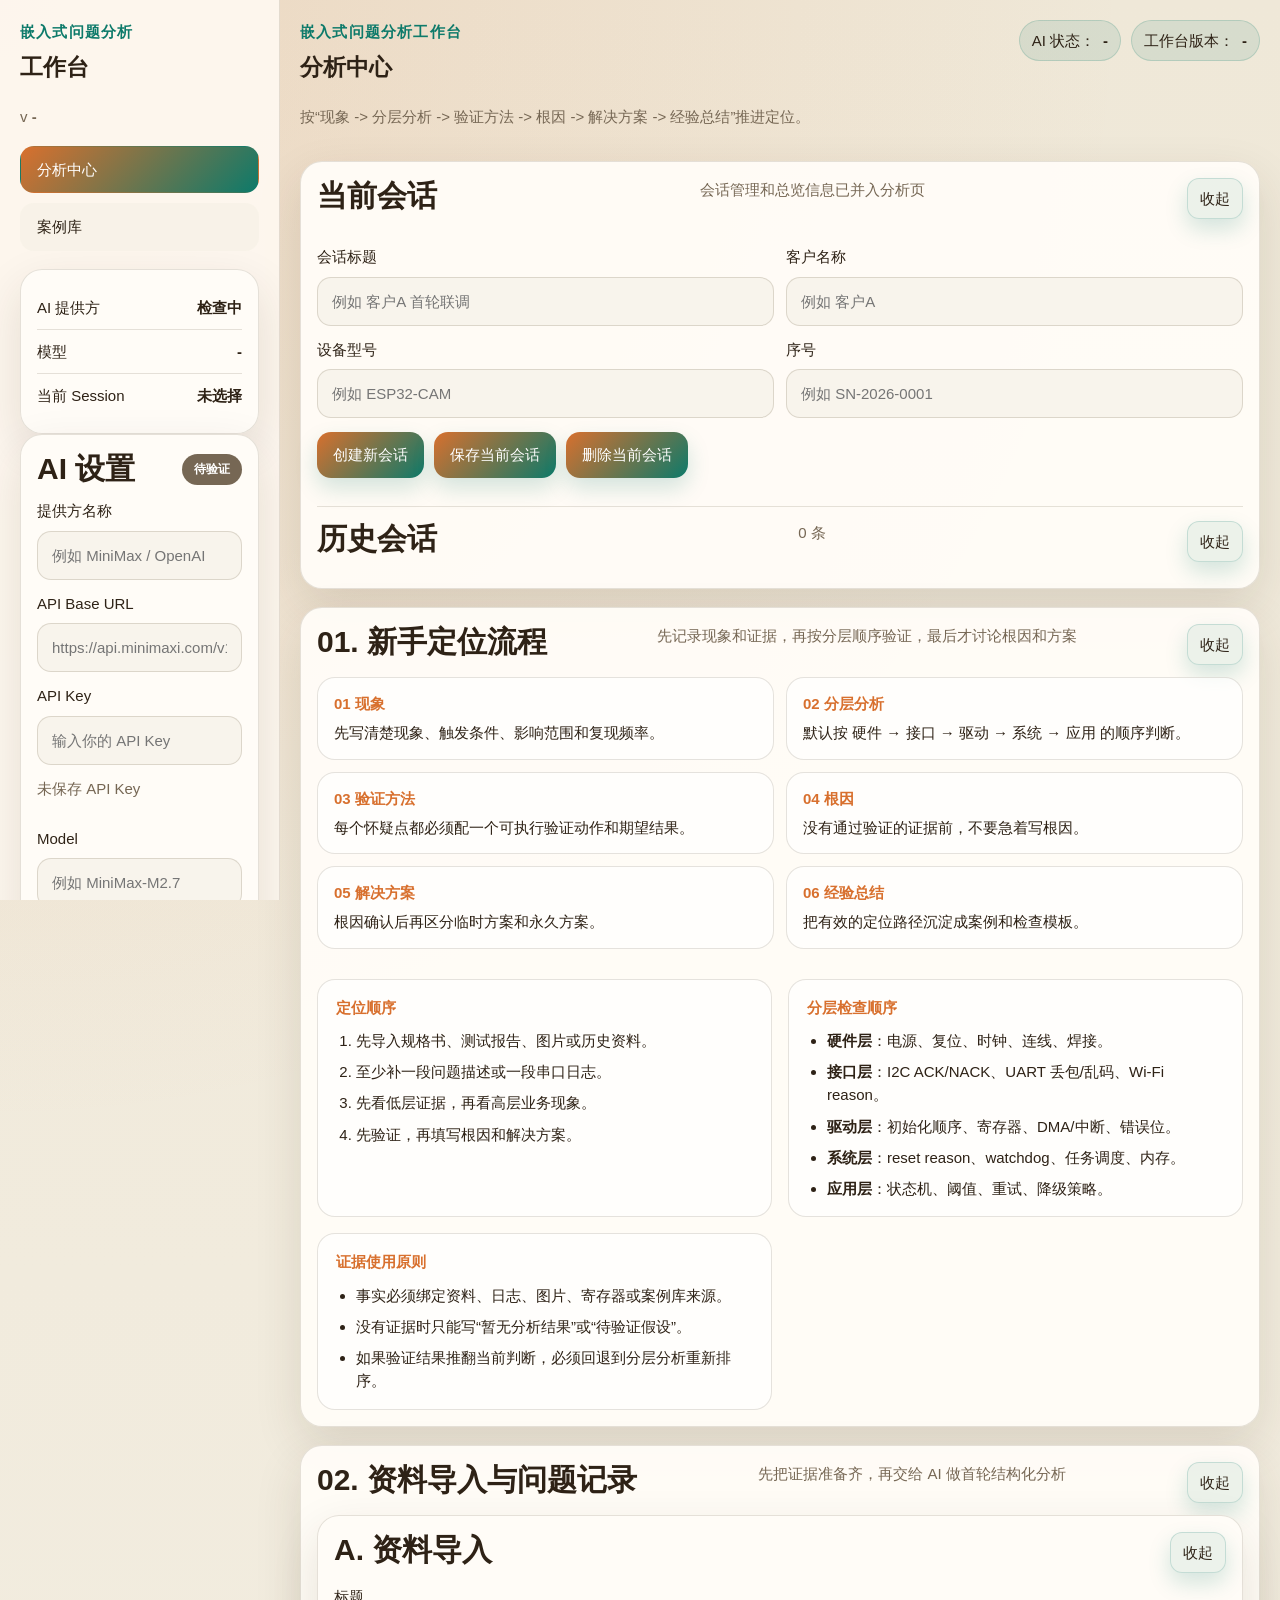
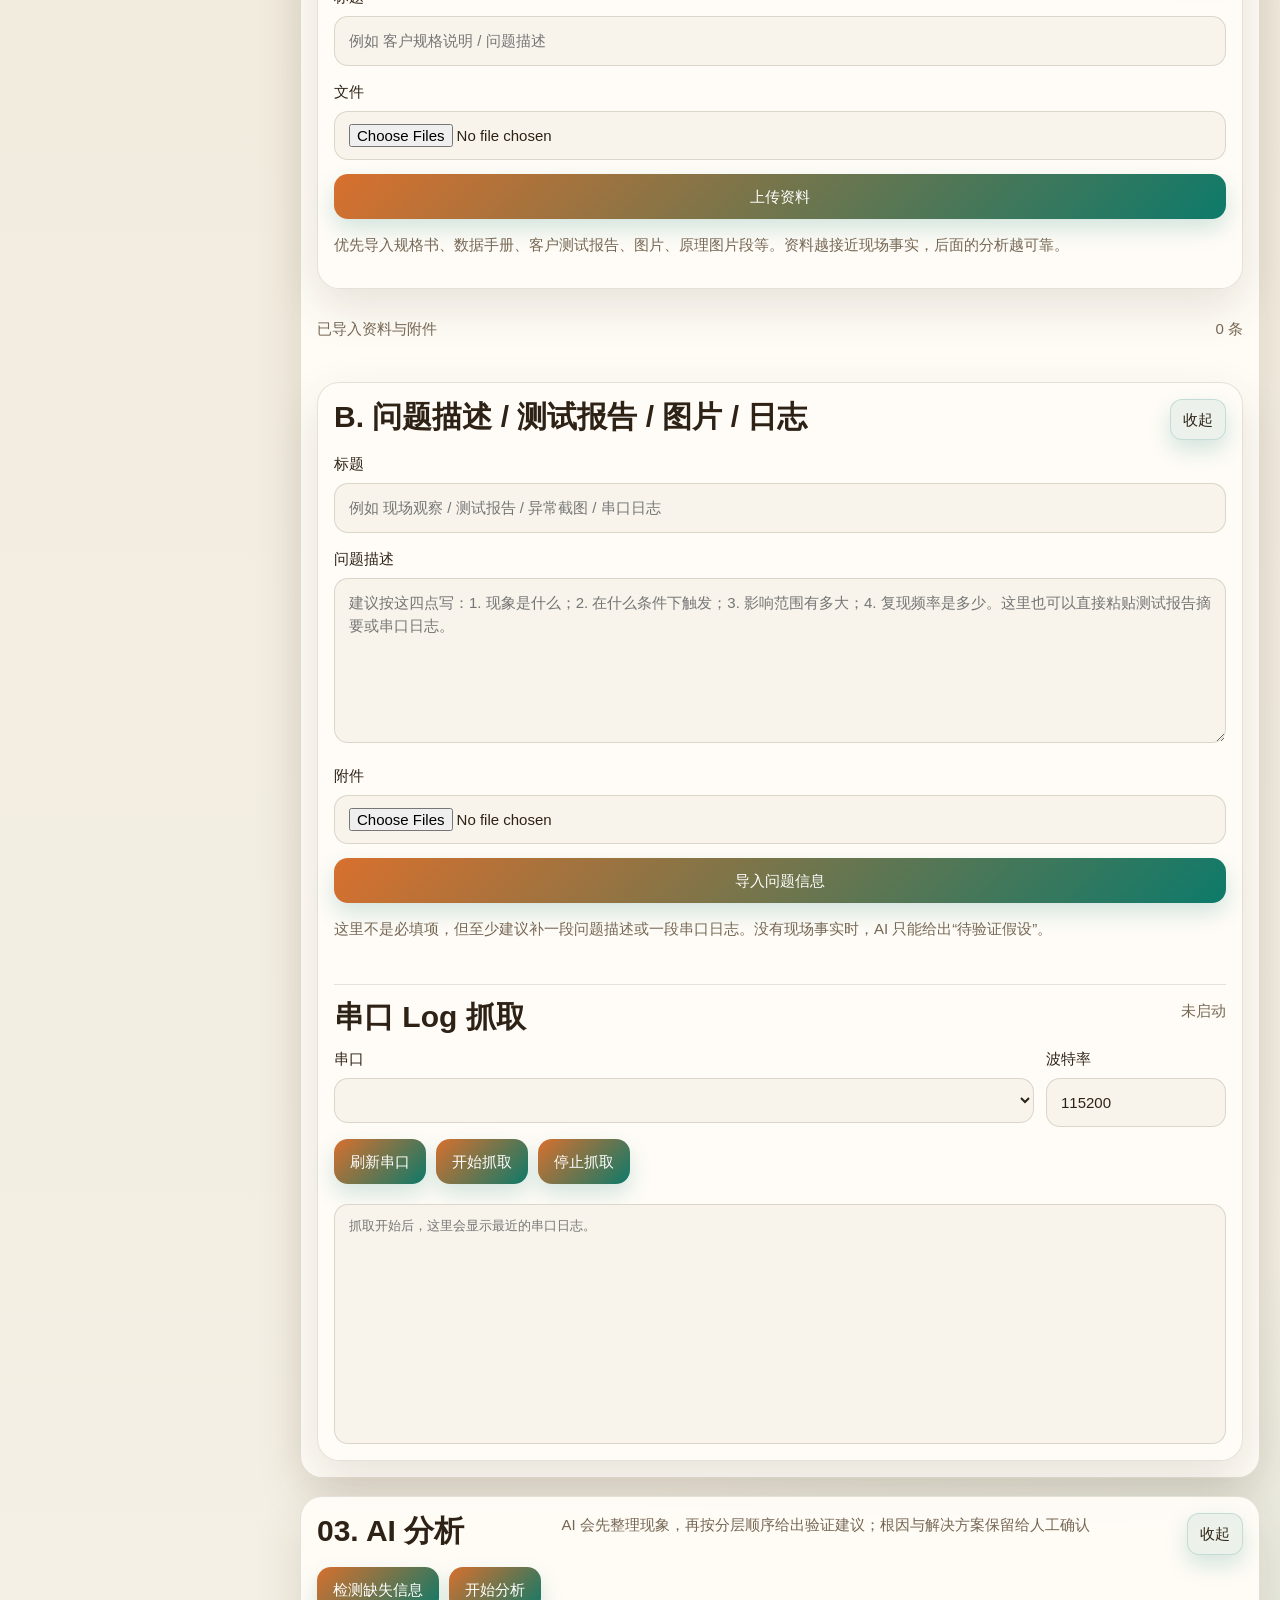
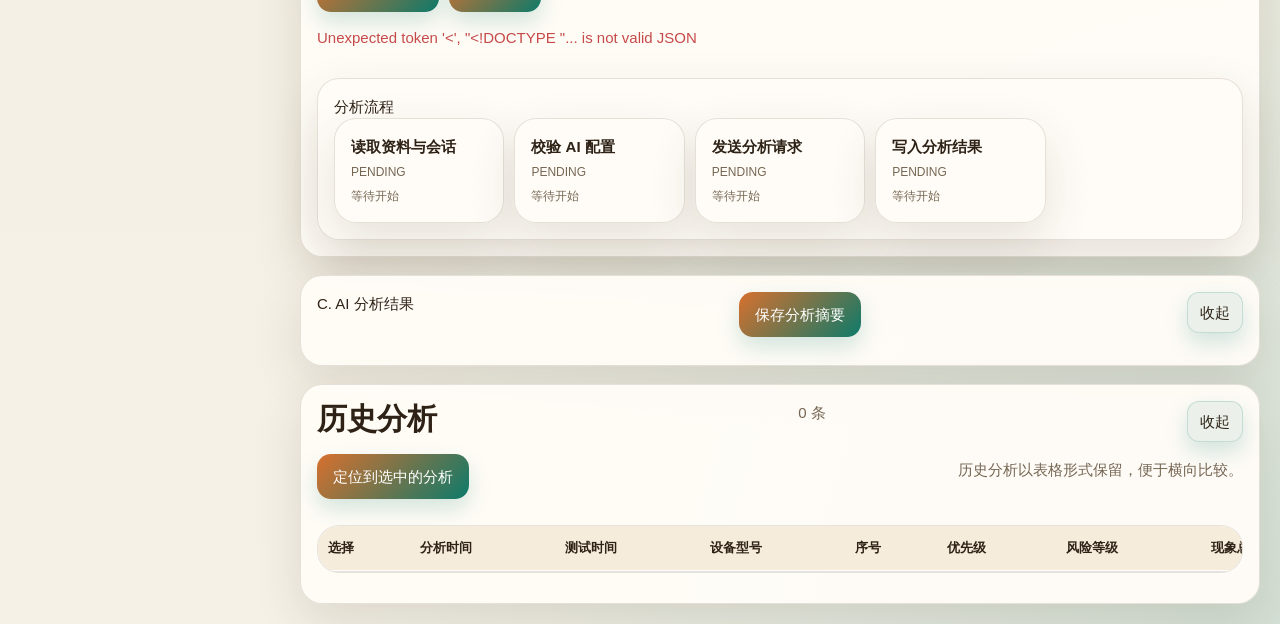
==== commit fbae58f7: "feat: support multi-file uploads and layered filtering" ====
--- a/webapp/index.html
+++ b/webapp/index.html
@@ -160,7 +160,7 @@
             <article class="stack-card">
               <h4>A. 资料导入</h4>
               <label>标题<input id="material-title" type="text" placeholder="例如 客户规格说明 / 问题描述"></label>
-              <label>文件<input id="material-file" type="file"></label>
+              <label>文件<input id="material-file" type="file" multiple></label>
               <button id="upload-material-btn" type="button">上传资料</button>
               <p id="material-result" class="helper">优先导入规格书、数据手册、客户测试报告、图片、原理图片段等。资料越接近现场事实，后面的分析越可靠。</p>
             </article>
@@ -177,7 +177,7 @@
               <h4>B. 问题描述 / 测试报告 / 图片 / 日志</h4>
               <label>标题<input id="info-title" type="text" placeholder="例如 现场观察 / 测试报告 / 异常截图 / 串口日志"></label>
               <label>问题描述<textarea id="info-content" rows="6" placeholder="建议按这四点写：1. 现象是什么；2. 在什么条件下触发；3. 影响范围有多大；4. 复现频率是多少。这里也可以直接粘贴测试报告摘要或串口日志。"></textarea></label>
-              <label>附件<input id="info-file" type="file" accept=".png,.jpg,.jpeg,.webp,.bmp,.gif,.pdf,.doc,.docx,.txt,.md,.log,.json,.csv,.yaml,.yml"></label>
+              <label>附件<input id="info-file" type="file" multiple accept=".png,.jpg,.jpeg,.webp,.bmp,.gif,.pdf,.doc,.docx,.txt,.md,.log,.json,.csv,.yaml,.yml"></label>
               <button id="save-info-btn" type="button">导入问题信息</button>
               <p id="info-result" class="helper">这里不是必填项，但至少建议补一段问题描述或一段串口日志。没有现场事实时，AI 只能给出“待验证假设”。</p>
               <div class="serial-capture-card">
--- a/webapp/styles.css
+++ b/webapp/styles.css
@@ -239,6 +239,32 @@
   align-items: flex-start;
   gap: 12px;
   margin-bottom: 12px;
+}
+
+.panel-head > h3,
+.panel-head > h4,
+.panel-head > h5 {
+  margin: 0;
+  font-size: 30px;
+  line-height: 1.2;
+  font-weight: 800;
+}
+
+.section-header h4 {
+  font-size: 30px;
+  line-height: 1.2;
+  font-weight: 800;
+}
+
+.summary-head.compact {
+  align-items: center;
+}
+
+.summary-head.compact > span:first-child {
+  font-size: 30px;
+  line-height: 1.2;
+  font-weight: 800;
+  color: var(--text);
 }
 
 .hidden {
@@ -500,12 +526,12 @@
 }
 
 .summary-head {
-  font-size: 20px;
+  font-size: 30px;
   font-weight: 800;
 }
 
 .summary-head.compact {
-  font-size: 16px;
+  font-size: 30px;
 }
 
 .summary-head::-webkit-details-marker,
@@ -526,6 +552,17 @@
   border: 1px solid rgba(13, 122, 106, 0.18);
   padding: 8px 12px;
   border-radius: 12px;
+}
+
+.collapsible-head {
+  cursor: pointer;
+  user-select: none;
+}
+
+.collapsible-head:hover h3,
+.collapsible-head:hover h4,
+.collapsible-head:hover h5 {
+  color: var(--accent);
 }
 
 .collapsible-body {
@@ -948,6 +985,11 @@
 
 .merged-analysis-table tbody tr:nth-child(even) td {
   background: rgba(13, 122, 106, 0.03);
+}
+
+.layered-filter-select {
+  width: 140px;
+  margin-top: 0;
 }
 
 .column-resize-handle {
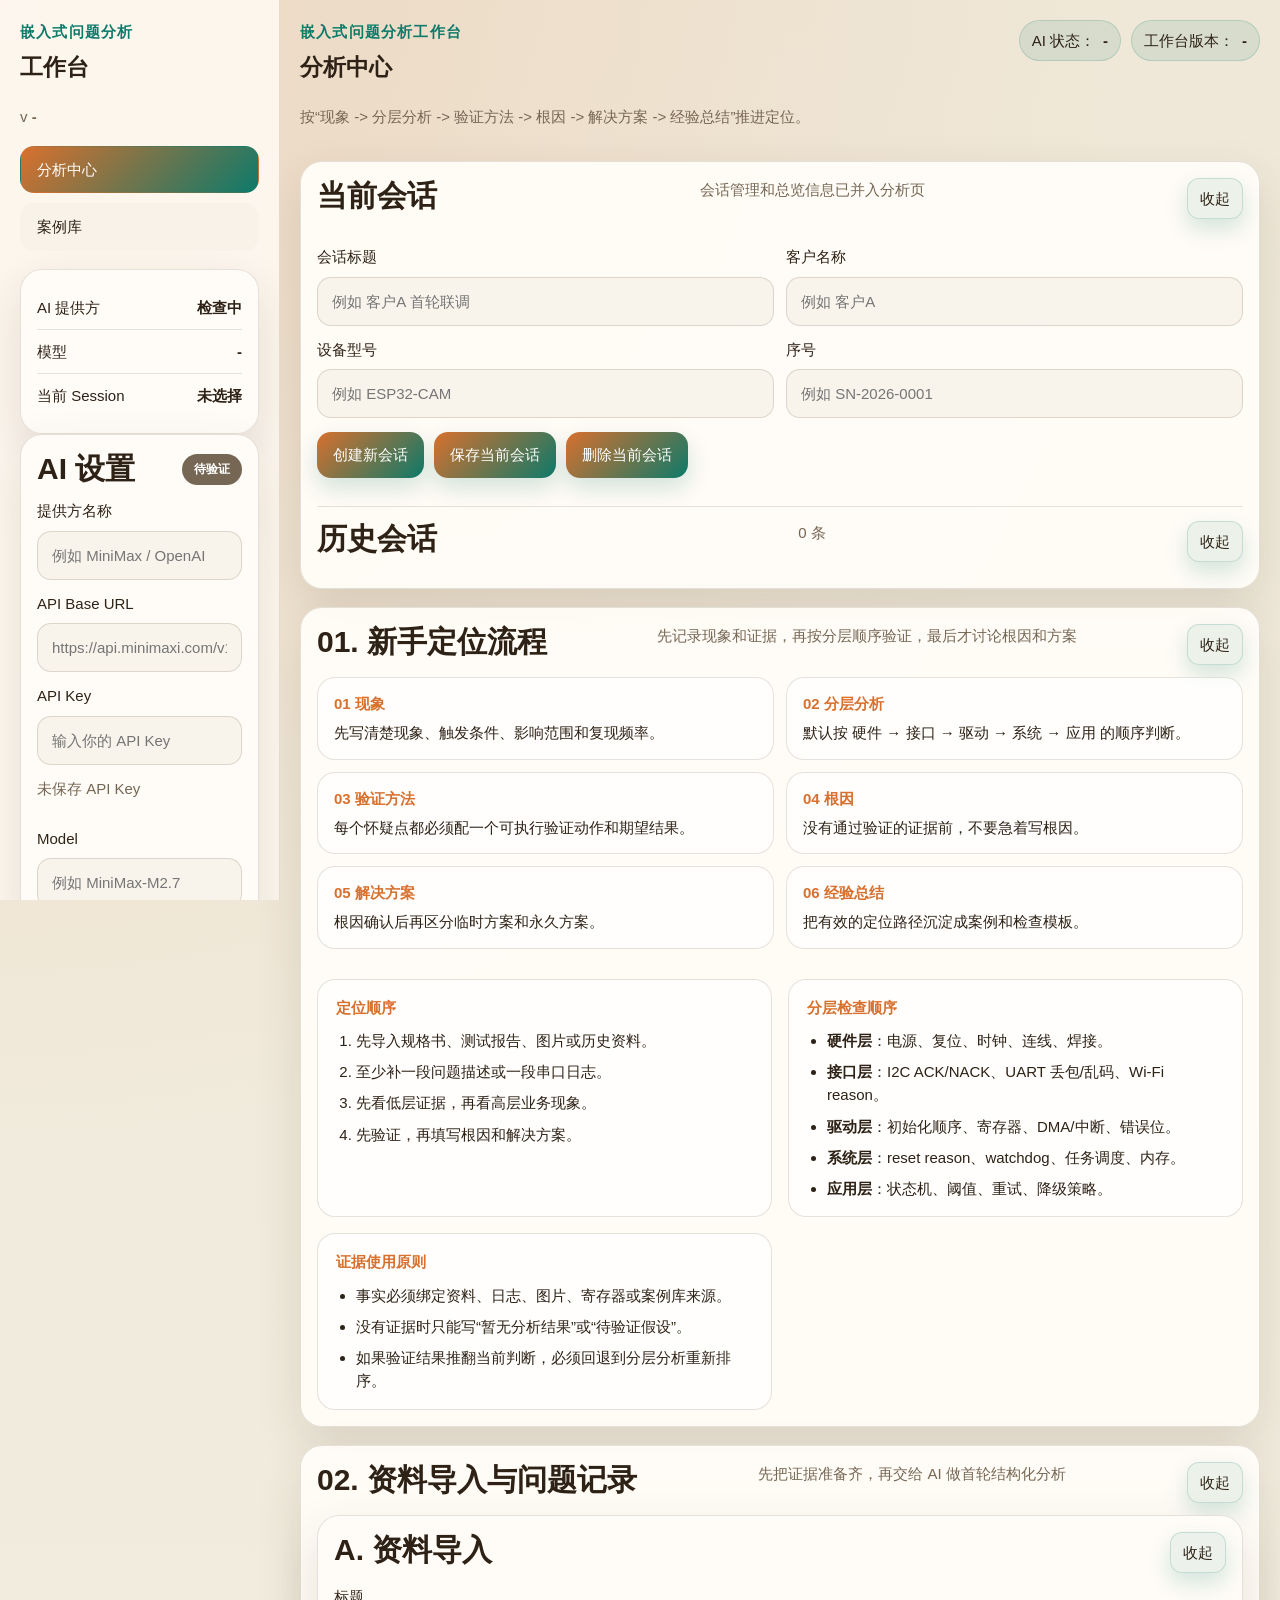
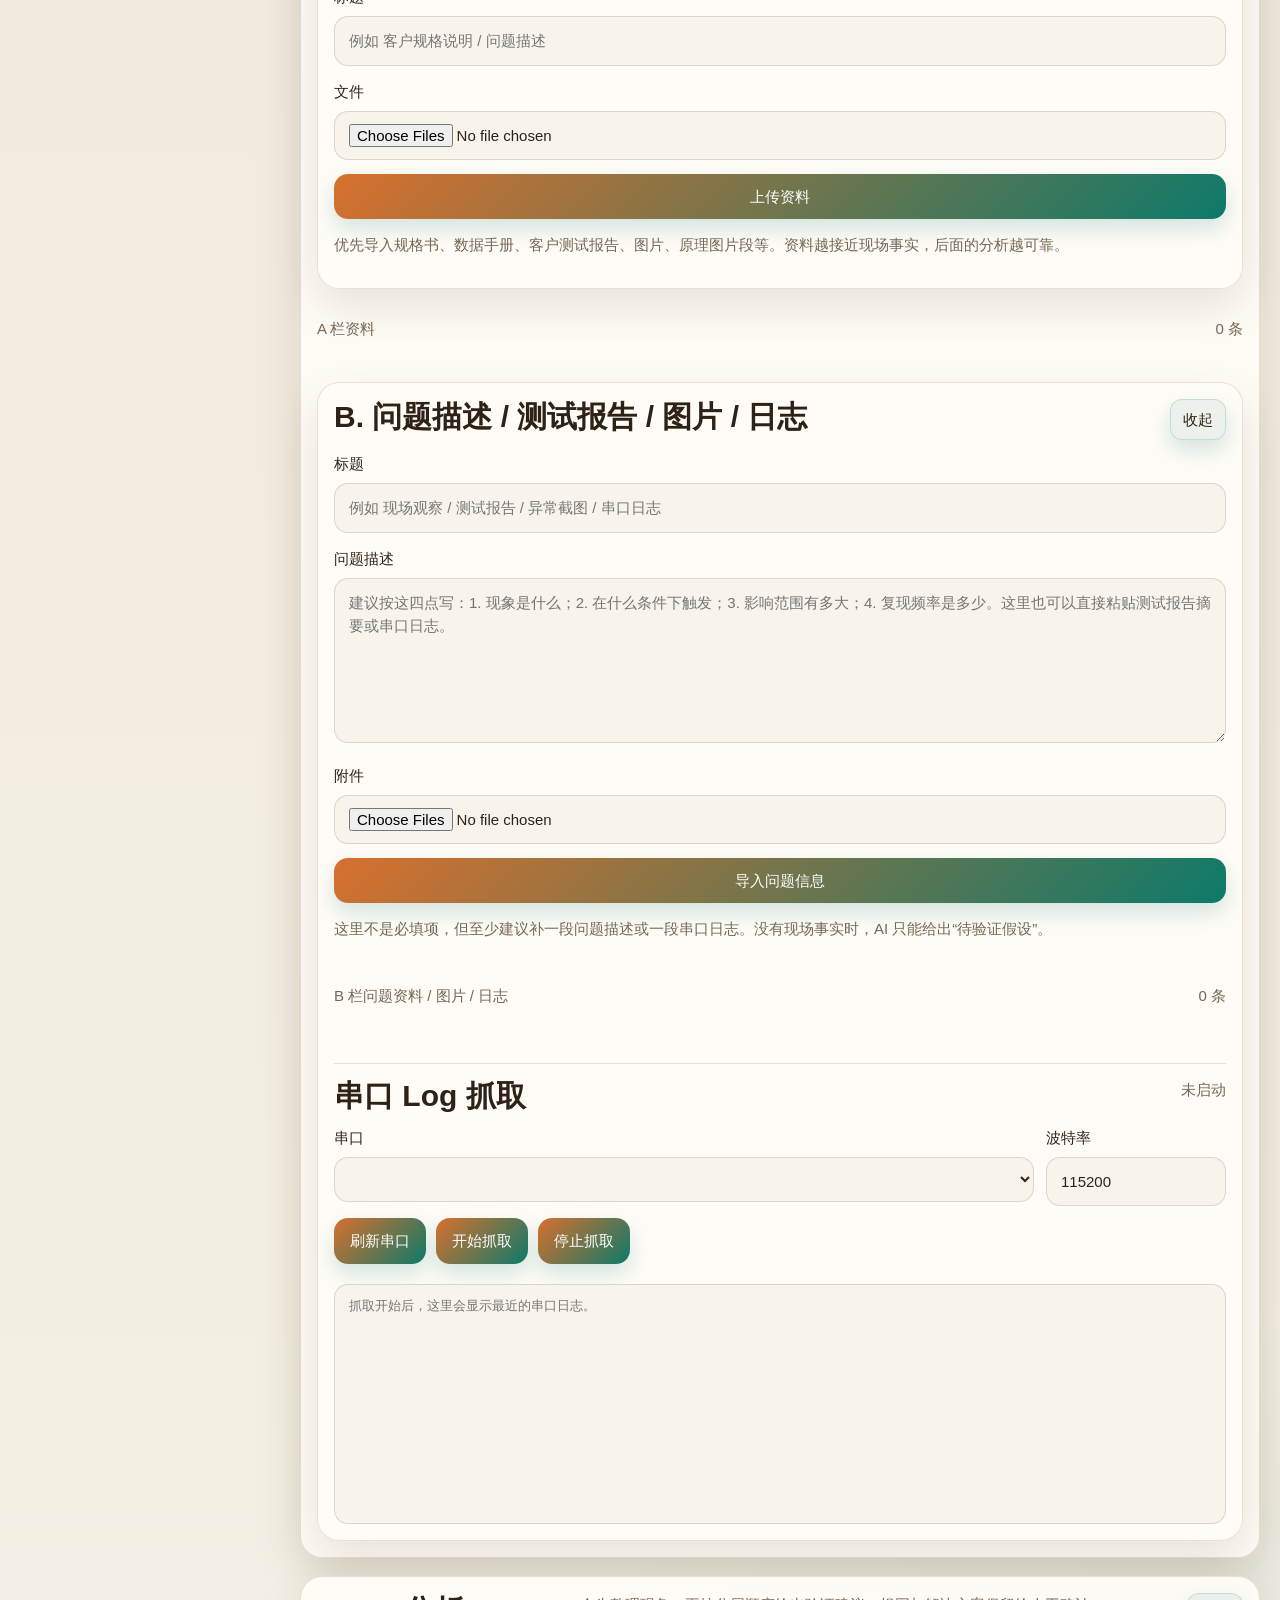
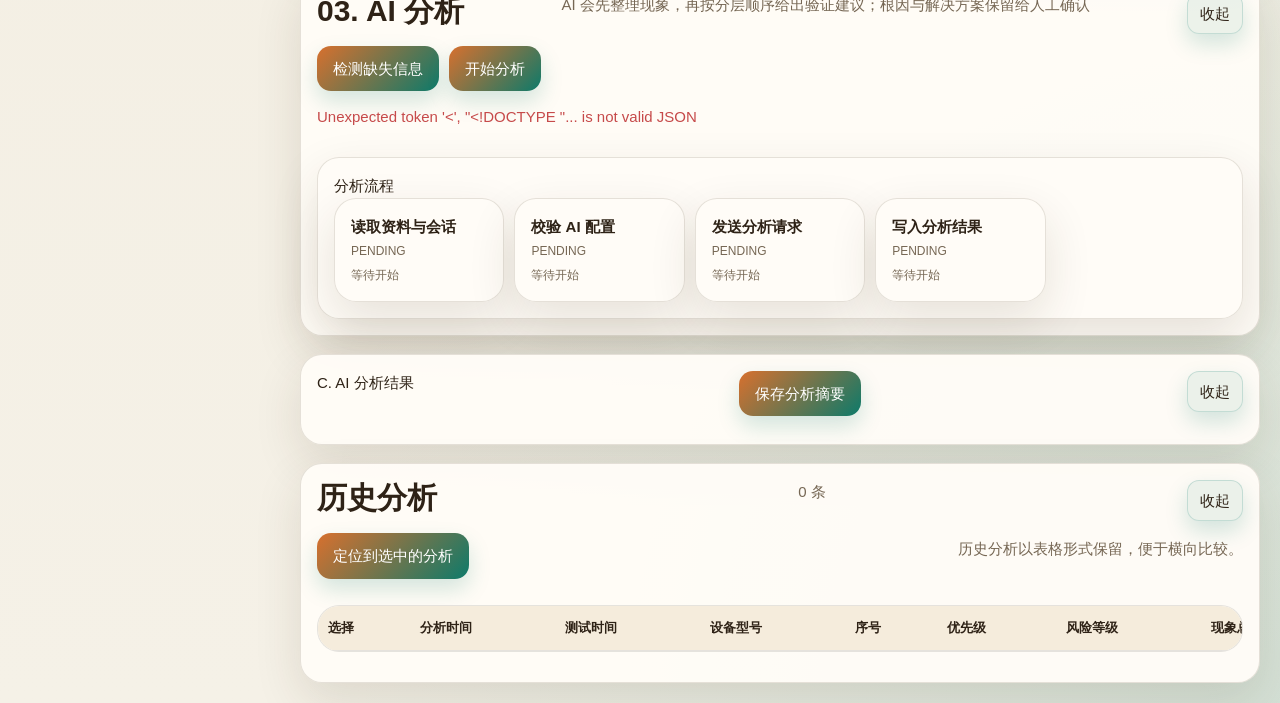
==== commit 7b5abb52: "feat: refine analysis evidence layout and subtype table" ====
--- a/webapp/index.html
+++ b/webapp/index.html
@@ -167,7 +167,7 @@
 
             <div class="evidence-summary">
               <div class="panel-head compact-head">
-                <span class="helper">已导入资料与附件</span>
+                <span class="helper">A 栏资料</span>
                 <span id="evidence-count" class="helper">0 条</span>
               </div>
               <div id="evidence-inline-list" class="evidence-manage-list"></div>
@@ -180,6 +180,13 @@
               <label>附件<input id="info-file" type="file" multiple accept=".png,.jpg,.jpeg,.webp,.bmp,.gif,.pdf,.doc,.docx,.txt,.md,.log,.json,.csv,.yaml,.yml"></label>
               <button id="save-info-btn" type="button">导入问题信息</button>
               <p id="info-result" class="helper">这里不是必填项，但至少建议补一段问题描述或一段串口日志。没有现场事实时，AI 只能给出“待验证假设”。</p>
+              <div class="evidence-summary">
+                <div class="panel-head compact-head">
+                  <span class="helper">B 栏问题资料 / 图片 / 日志</span>
+                  <span id="info-evidence-count" class="helper">0 条</span>
+                </div>
+                <div id="info-evidence-inline-list" class="evidence-manage-list"></div>
+              </div>
               <div class="serial-capture-card">
                 <div class="panel-head compact-head">
                   <h5>串口 Log 抓取</h5>
--- a/webapp/styles.css
+++ b/webapp/styles.css
@@ -905,12 +905,13 @@
 
 .merged-analysis-table {
   width: 100%;
-  min-width: 1460px;
+  min-width: 1580px;
   border-collapse: collapse;
   table-layout: fixed;
 }
 
 .merged-analysis-table col[data-col-key="category"] { width: var(--col-category, 120px); }
+.merged-analysis-table col[data-col-key="subtype"] { width: var(--col-subtype, 160px); }
 .merged-analysis-table col[data-col-key="owner"] { width: var(--col-owner, 120px); }
 .merged-analysis-table col[data-col-key="reason"] { width: var(--col-reason, 240px); }
 .merged-analysis-table col[data-col-key="basis"] { width: var(--col-basis, 240px); }
@@ -960,6 +961,18 @@
   min-height: 48px;
   padding: 12px;
   line-height: 1.5;
+}
+
+.merged-cell-stack {
+  display: grid;
+  grid-template-rows: auto 1fr;
+}
+
+.column-filter-select {
+  border-bottom: 1px solid rgba(75, 57, 29, 0.14) !important;
+  background: rgba(13, 122, 106, 0.04) !important;
+  min-height: 40px !important;
+  padding: 8px 12px !important;
 }
 
 .merged-analysis-textarea {
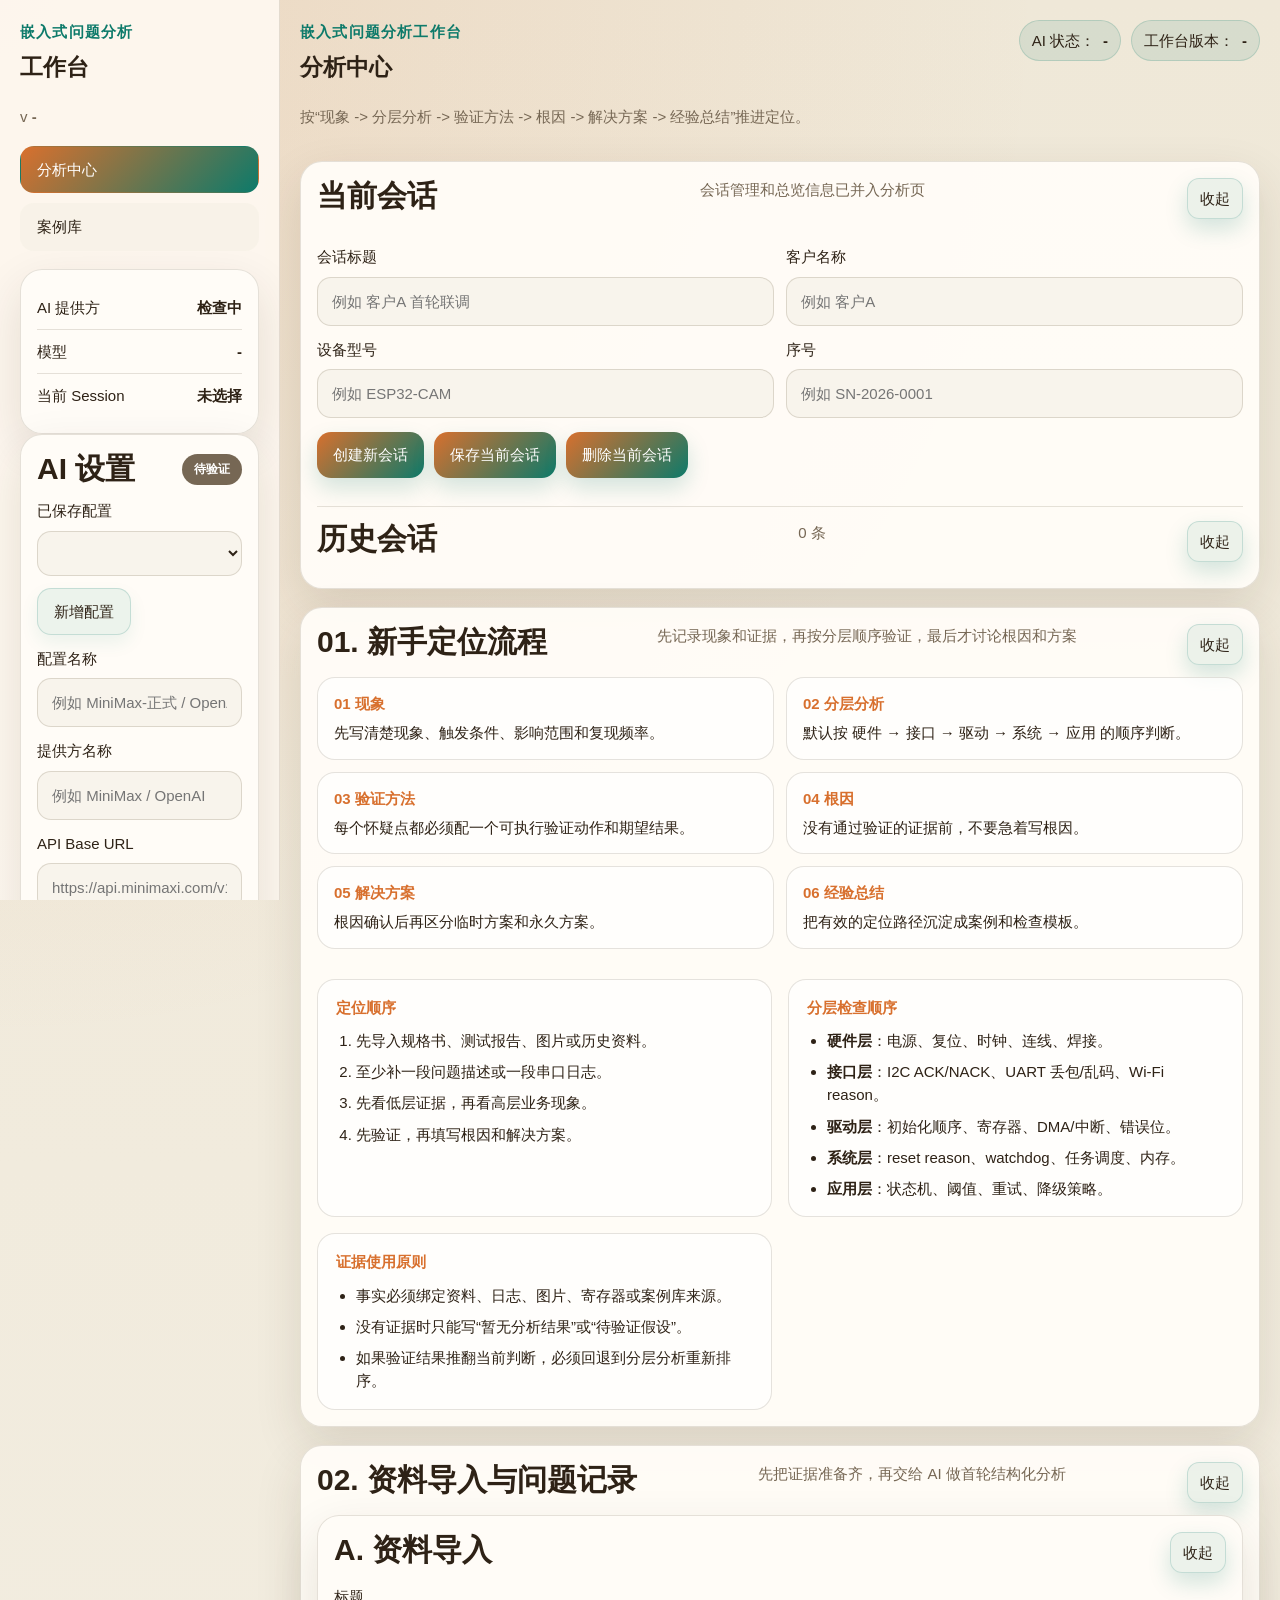
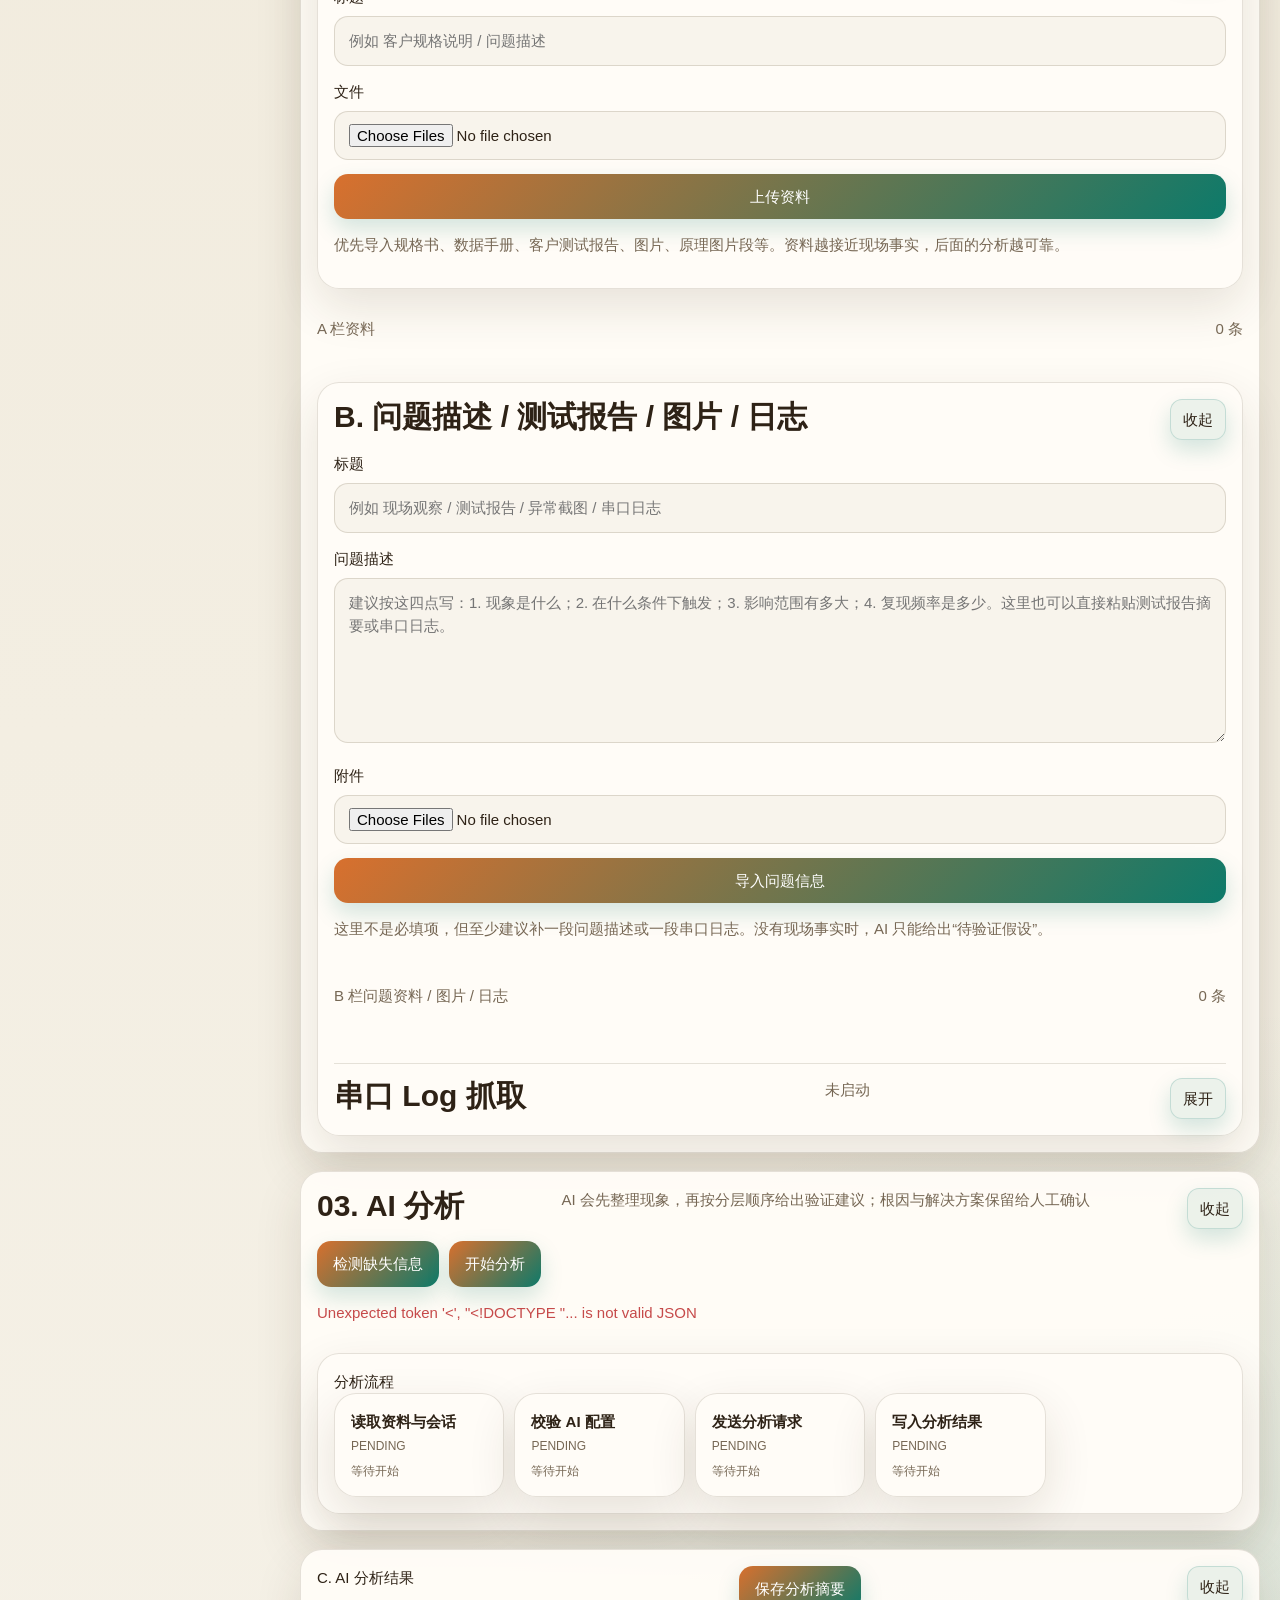
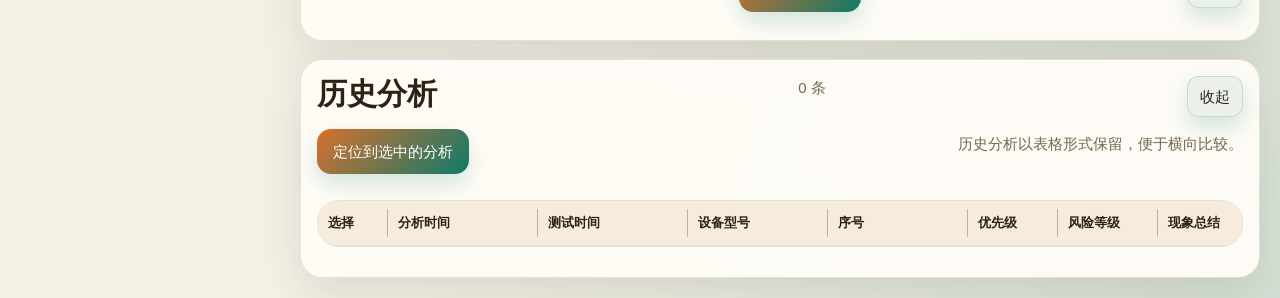
==== commit a49e0105: "feat: harden ai analysis scoping and provider profiles" ====
--- a/webapp/index.html
+++ b/webapp/index.html
@@ -43,6 +43,17 @@
             <span id="ai-validation-badge" class="validation-badge pending">待验证</span>
           </summary>
           <div class="details-body">
+            <label>
+              已保存配置
+              <select id="provider-profile-select"></select>
+            </label>
+            <div class="inline-actions">
+              <button id="provider-new-profile-btn" type="button" class="secondary-button">新增配置</button>
+            </div>
+            <label>
+              配置名称
+              <input id="provider-profile-name" type="text" placeholder="例如 MiniMax-正式 / OpenAI-测试">
+            </label>
             <label>
               提供方名称
               <input id="provider-name" type="text" placeholder="例如 MiniMax / OpenAI">
@@ -204,6 +215,7 @@
                   <button id="refresh-serial-ports-btn" type="button">刷新串口</button>
                   <button id="start-serial-capture-btn" type="button">开始抓取</button>
                   <button id="stop-serial-capture-btn" type="button">停止抓取</button>
+                  <button id="clear-serial-output-btn" type="button" class="secondary-button">清空日志框</button>
                 </div>
                 <textarea id="serial-live-output" class="serial-live-output" rows="10" readonly placeholder="抓取开始后，这里会显示最近的串口日志。"></textarea>
               </div>
@@ -245,6 +257,17 @@
             </div>
             <div class="table-wrap">
               <table class="analysis-table">
+                <colgroup>
+                  <col data-col-key="select">
+                  <col data-col-key="createdAt">
+                  <col data-col-key="testTime">
+                  <col data-col-key="deviceModel">
+                  <col data-col-key="serialNumber">
+                  <col data-col-key="priority">
+                  <col data-col-key="riskLevel">
+                  <col data-col-key="summary">
+                  <col data-col-key="actions">
+                </colgroup>
                 <thead>
                   <tr>
                     <th>选择</th>
--- a/webapp/styles.css
+++ b/webapp/styles.css
@@ -711,7 +711,18 @@
   width: 100%;
   border-collapse: collapse;
   min-width: 1120px;
-}
+  table-layout: fixed;
+}
+
+.analysis-table col[data-col-key="select"] { width: var(--history-col-select, 70px); }
+.analysis-table col[data-col-key="createdAt"] { width: var(--history-col-createdAt, 150px); }
+.analysis-table col[data-col-key="testTime"] { width: var(--history-col-testTime, 150px); }
+.analysis-table col[data-col-key="deviceModel"] { width: var(--history-col-deviceModel, 140px); }
+.analysis-table col[data-col-key="serialNumber"] { width: var(--history-col-serialNumber, 140px); }
+.analysis-table col[data-col-key="priority"] { width: var(--history-col-priority, 90px); }
+.analysis-table col[data-col-key="riskLevel"] { width: var(--history-col-riskLevel, 100px); }
+.analysis-table col[data-col-key="summary"] { width: var(--history-col-summary, 320px); }
+.analysis-table col[data-col-key="actions"] { width: var(--history-col-actions, 180px); }
 
 .analysis-table th,
 .analysis-table td {
@@ -727,6 +738,11 @@
   background: #f5ecdc;
   z-index: 1;
   font-size: 13px;
+}
+
+.history-analysis-head {
+  position: relative;
+  padding-right: 18px !important;
 }
 
 .analysis-row {
@@ -924,9 +940,13 @@
   padding: 10px 20px 10px 10px;
   background: rgba(13, 122, 106, 0.08);
   color: var(--accent-2);
-  font-size: 12px;
+  font-size: 16px;
   font-weight: 800;
   text-align: center;
+}
+
+.merged-head-label {
+  display: block;
 }
 
 .merged-analysis-table th,
@@ -963,11 +983,6 @@
   line-height: 1.5;
 }
 
-.merged-cell-stack {
-  display: grid;
-  grid-template-rows: auto 1fr;
-}
-
 .column-filter-select {
   border-bottom: 1px solid rgba(75, 57, 29, 0.14) !important;
   background: rgba(13, 122, 106, 0.04) !important;
@@ -976,7 +991,7 @@
 }
 
 .merged-analysis-textarea {
-  min-height: 80px;
+  min-height: 56px;
   padding: 12px;
   line-height: 1.6;
   resize: vertical;
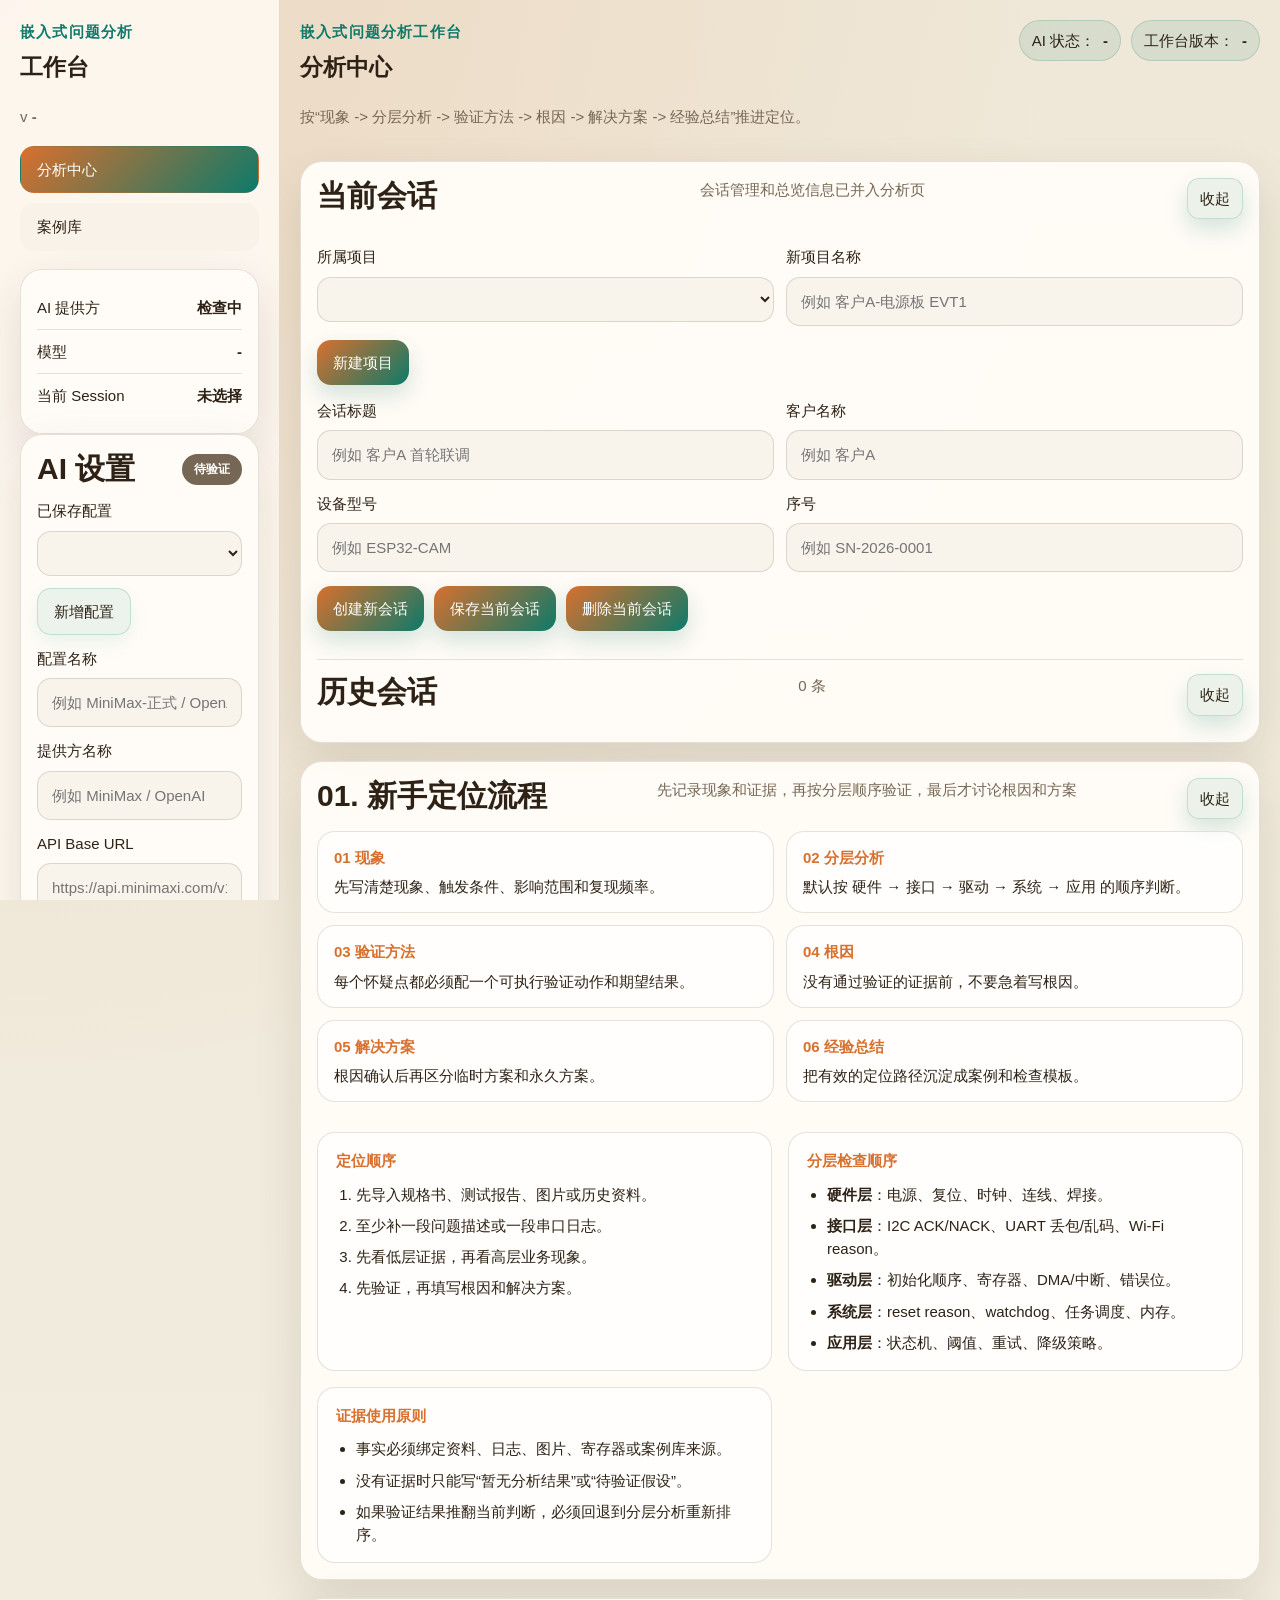
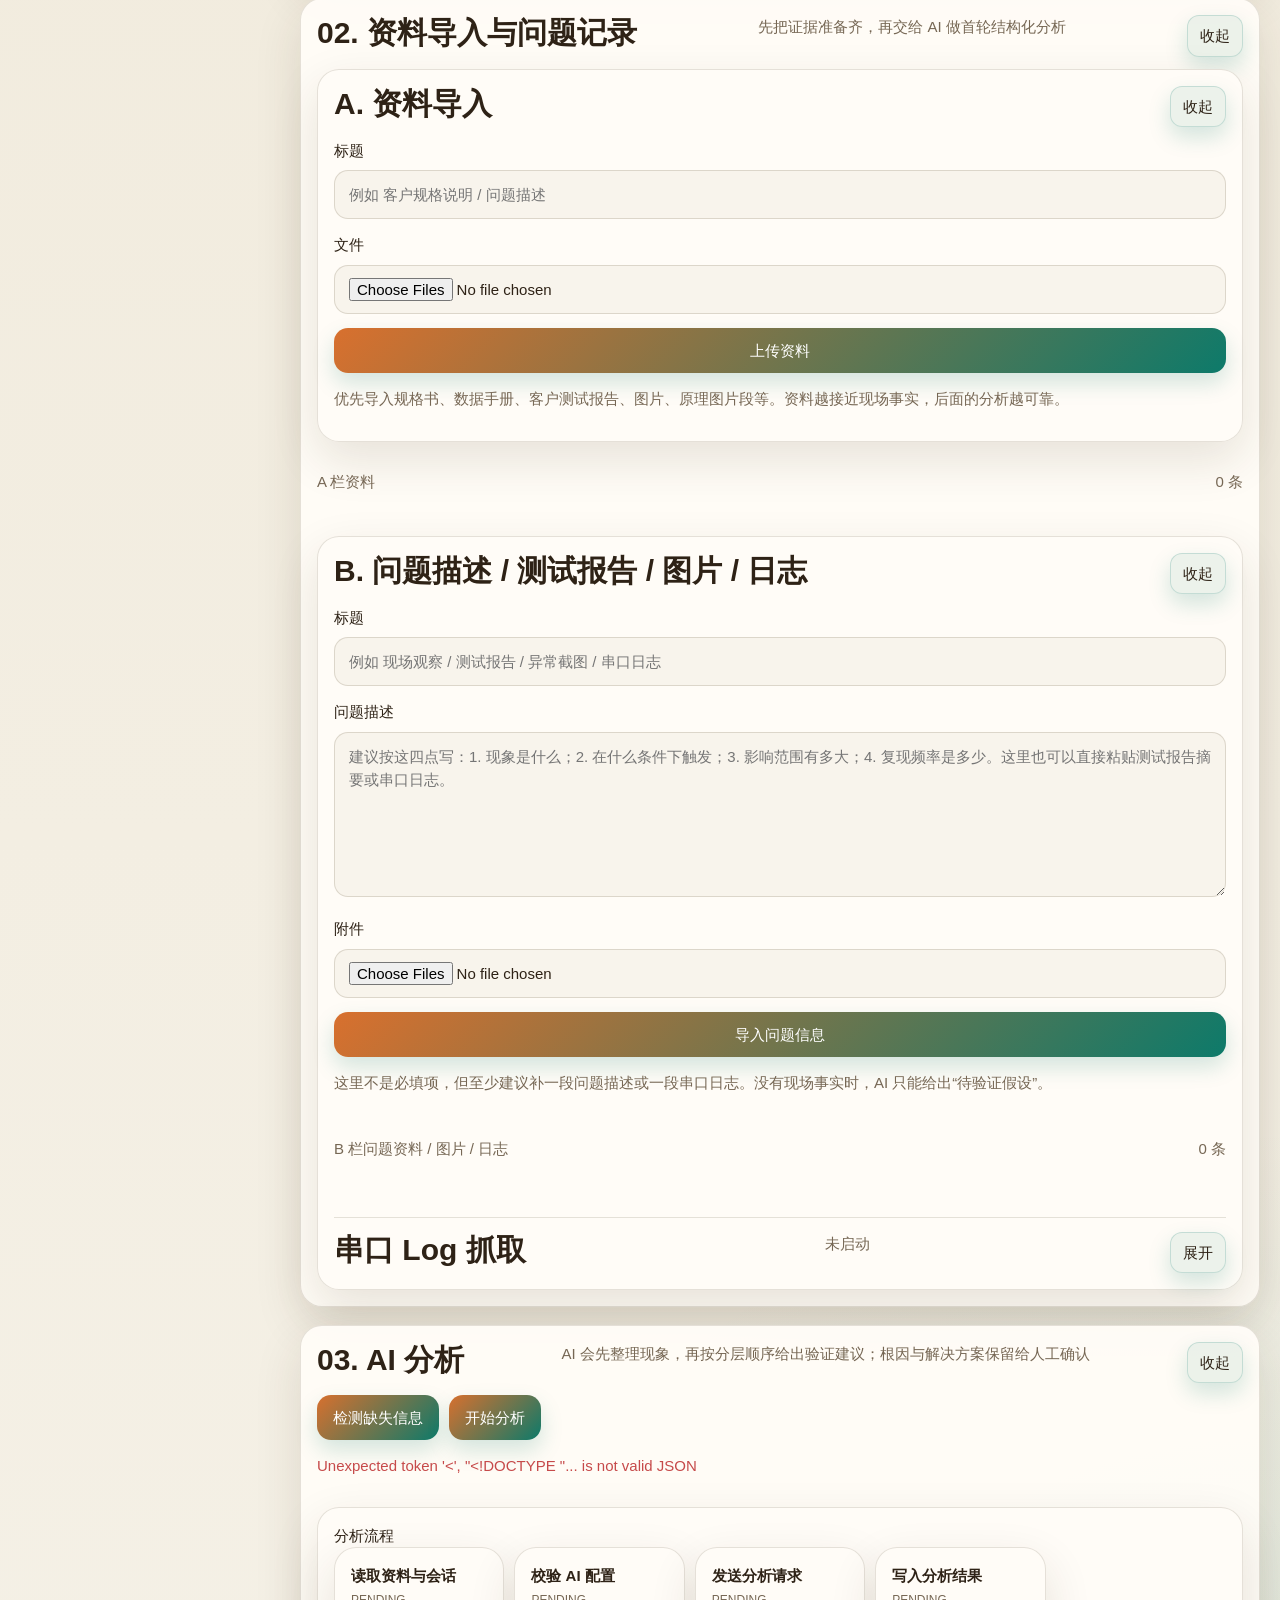
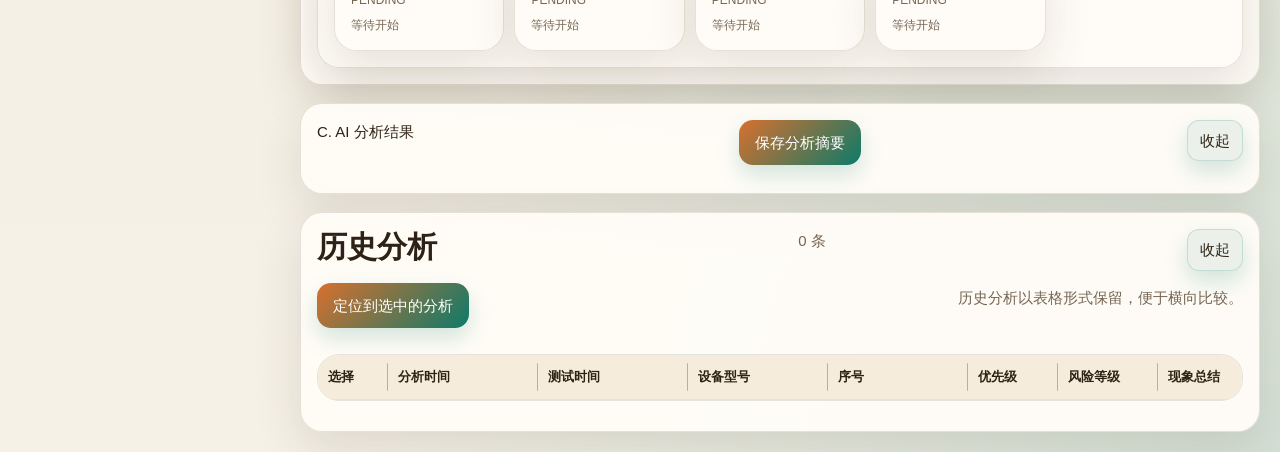
==== commit 9feab05d: "feat: restructure analysis workflow around projects" ====
--- a/webapp/index.html
+++ b/webapp/index.html
@@ -76,6 +76,7 @@
           </div>
         </details>
       </section>
+
     </aside>
 
     <section class="main-shell">
@@ -99,6 +100,17 @@
               <span class="helper">会话管理和总览信息已并入分析页</span>
             </div>
             <div id="overview-counts" class="overview-grid"></div>
+            <div class="session-inline-grid project-inline-grid">
+              <label>所属项目
+                <select id="project-select"></select>
+              </label>
+              <label>新项目名称
+                <input id="project-name" type="text" placeholder="例如 客户A-电源板 EVT1">
+              </label>
+            </div>
+            <div class="inline-actions">
+              <button id="create-project-btn" type="button">新建项目</button>
+            </div>
             <div class="session-inline-grid">
               <label>会话标题<input id="session-title" type="text" placeholder="例如 客户A 首轮联调"></label>
               <label>客户名称<input id="session-customer" type="text" placeholder="例如 客户A"></label>
--- a/webapp/styles.css
+++ b/webapp/styles.css
@@ -921,14 +921,15 @@
 
 .merged-analysis-table {
   width: 100%;
-  min-width: 1580px;
+  min-width: 100%;
   border-collapse: collapse;
   table-layout: fixed;
 }
 
-.merged-analysis-table col[data-col-key="category"] { width: var(--col-category, 120px); }
+.merged-analysis-table col[data-col-key="category"] { width: var(--col-category, 60px); }
 .merged-analysis-table col[data-col-key="subtype"] { width: var(--col-subtype, 160px); }
-.merged-analysis-table col[data-col-key="owner"] { width: var(--col-owner, 120px); }
+.merged-analysis-table col[data-col-key="owner"] { width: var(--col-owner, 60px); }
+.merged-analysis-table col[data-col-key="phenomenon"] { width: var(--col-phenomenon, 220px); }
 .merged-analysis-table col[data-col-key="reason"] { width: var(--col-reason, 240px); }
 .merged-analysis-table col[data-col-key="basis"] { width: var(--col-basis, 240px); }
 .merged-analysis-table col[data-col-key="method"] { width: var(--col-method, 240px); }
@@ -994,7 +995,21 @@
   min-height: 56px;
   padding: 12px;
   line-height: 1.6;
-  resize: vertical;
+  resize: none;
+  overflow-y: auto;
+}
+
+.analysis-qa-box {
+  display: grid;
+  gap: 12px;
+  padding: 14px;
+  border: 1px solid var(--line);
+  border-radius: 16px;
+  background: rgba(247, 242, 231, 0.75);
+}
+
+.merged-analysis-table tbody tr.child-row td {
+  background: rgba(216, 112, 46, 0.04);
 }
 
 .custom-category-input.hidden {
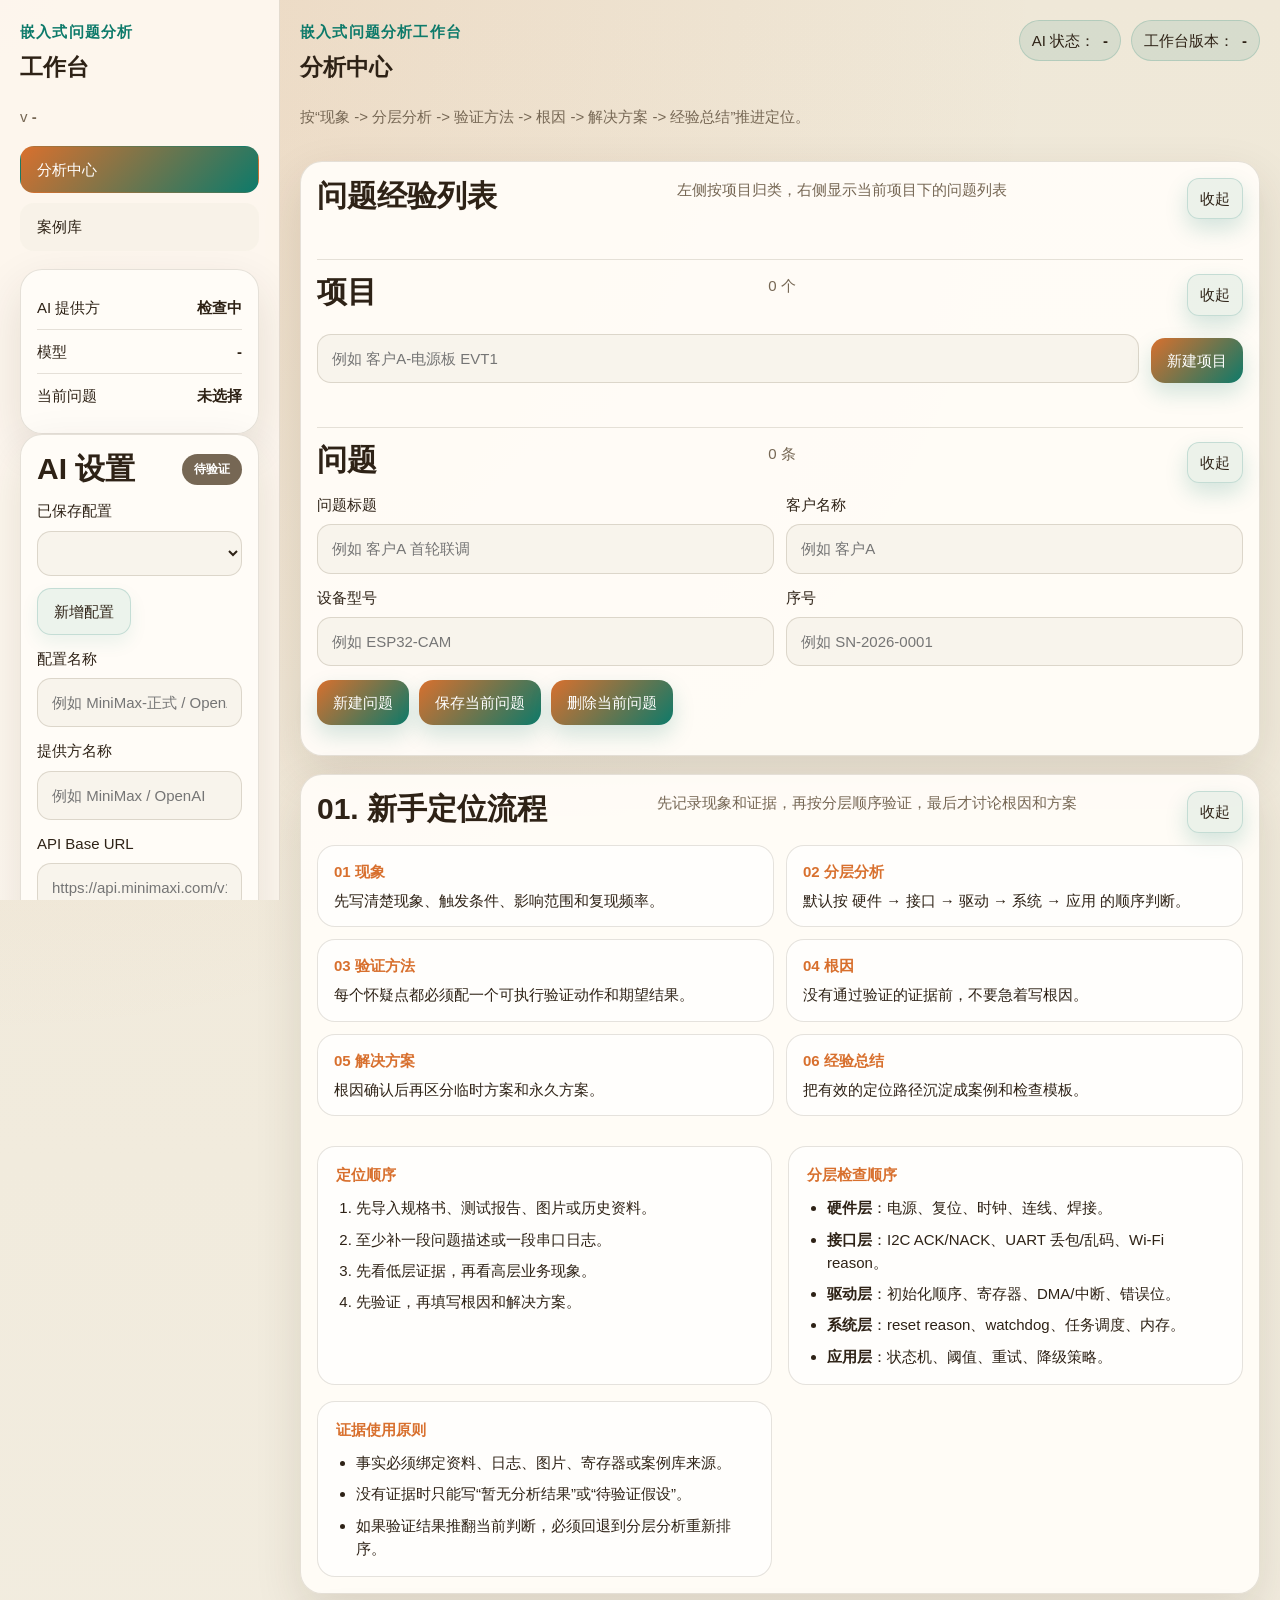
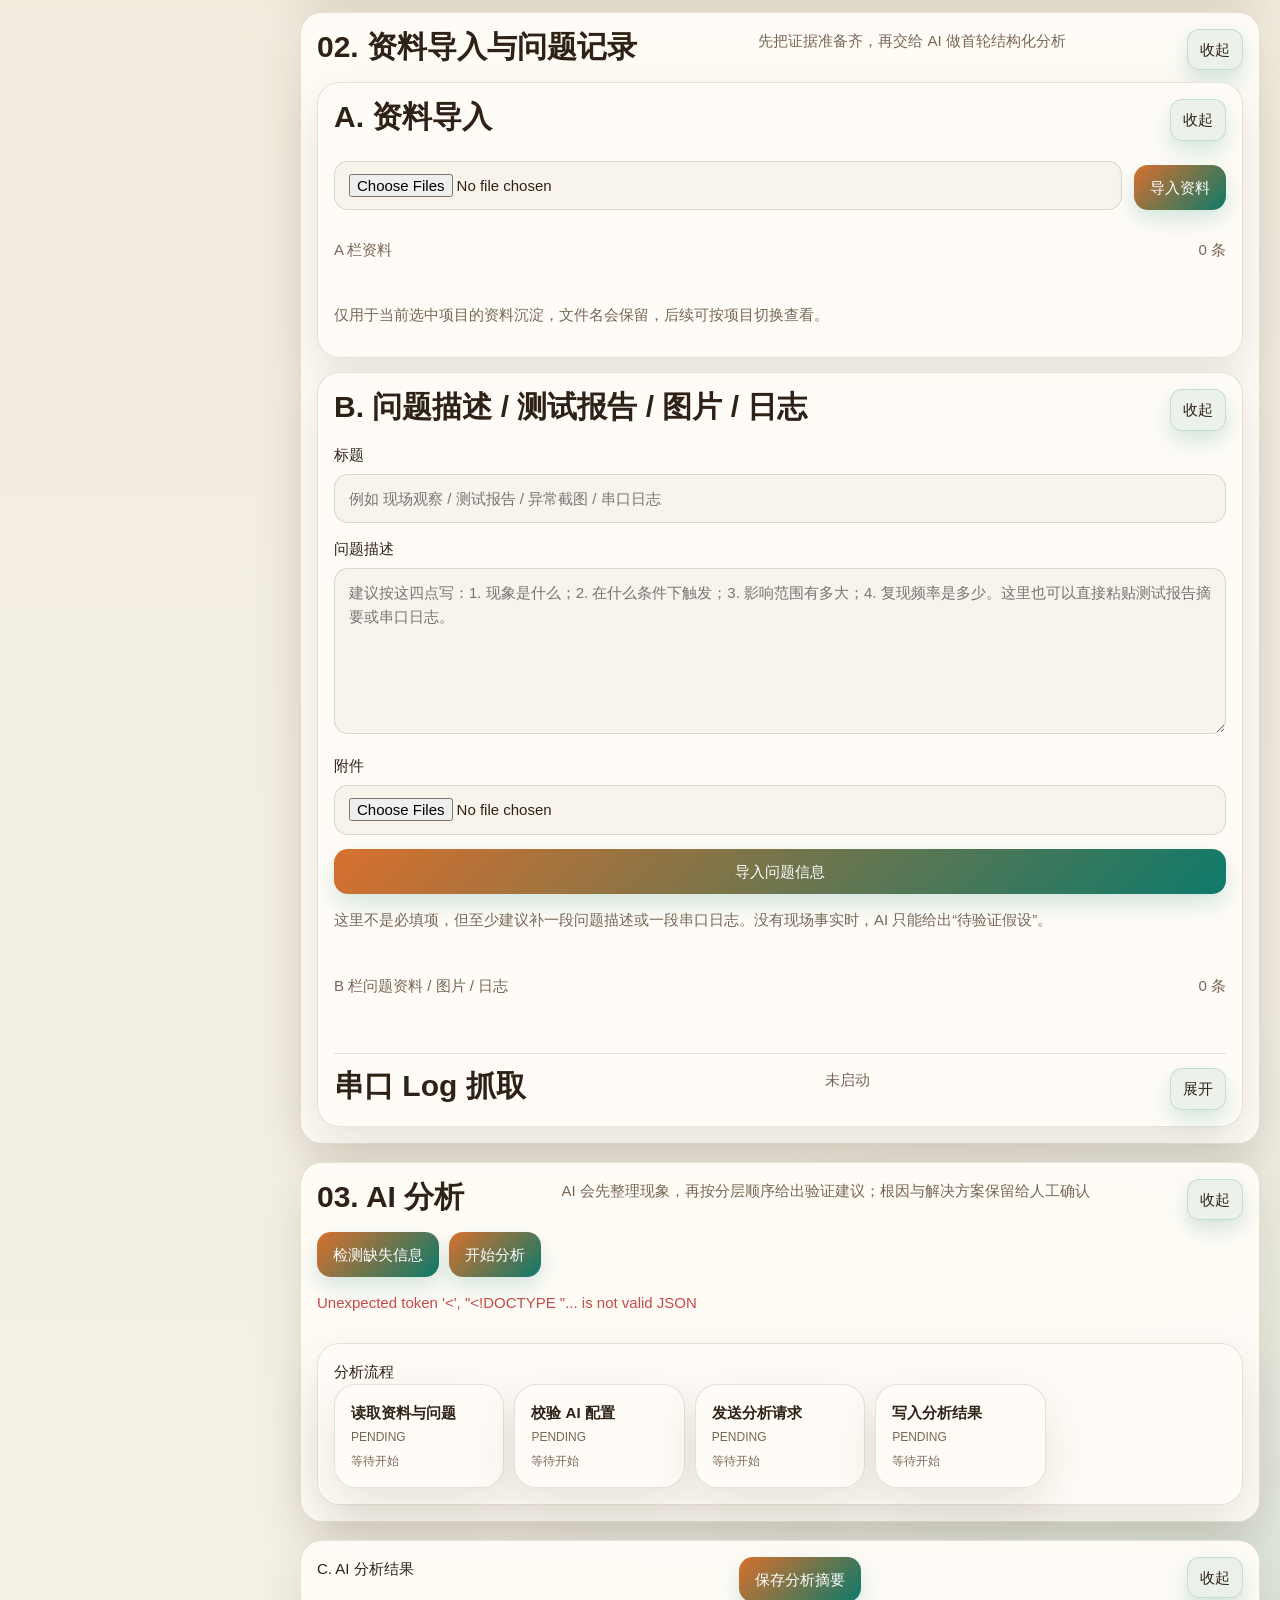
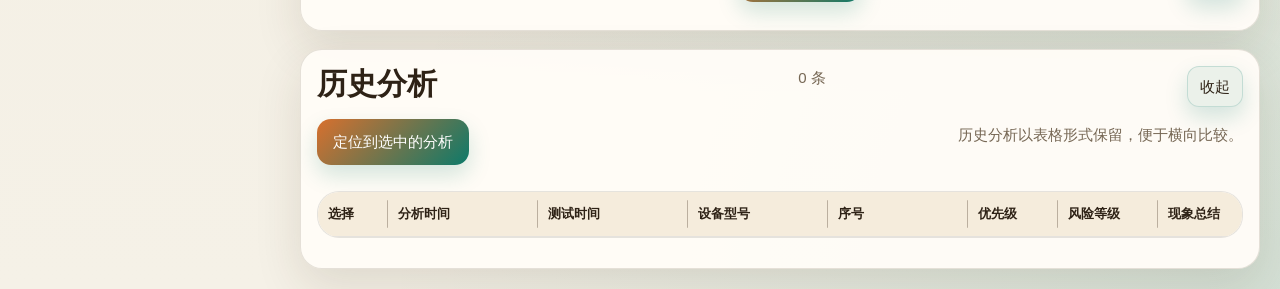
==== commit 8f3b71e0: "feat: reorganize issues and project materials" ====
--- a/webapp/index.html
+++ b/webapp/index.html
@@ -31,7 +31,7 @@
           <strong id="provider-model">-</strong>
         </div>
         <div class="status-row">
-          <span>当前 Session</span>
+          <span>当前问题</span>
           <strong id="active-session-label">未选择</strong>
         </div>
       </section>
@@ -96,38 +96,41 @@
         <section id="view-analysis" class="view-page active">
           <section class="panel">
             <div class="panel-head">
-              <h3>当前会话</h3>
-              <span class="helper">会话管理和总览信息已并入分析页</span>
+              <h3>问题经验列表</h3>
+              <span class="helper">左侧按项目归类，右侧显示当前项目下的问题列表</span>
             </div>
             <div id="overview-counts" class="overview-grid"></div>
-            <div class="session-inline-grid project-inline-grid">
-              <label>所属项目
-                <select id="project-select"></select>
-              </label>
-              <label>新项目名称
-                <input id="project-name" type="text" placeholder="例如 客户A-电源板 EVT1">
-              </label>
-            </div>
-            <div class="inline-actions">
-              <button id="create-project-btn" type="button">新建项目</button>
-            </div>
-            <div class="session-inline-grid">
-              <label>会话标题<input id="session-title" type="text" placeholder="例如 客户A 首轮联调"></label>
-              <label>客户名称<input id="session-customer" type="text" placeholder="例如 客户A"></label>
-              <label>设备型号<input id="device-model" type="text" placeholder="例如 ESP32-CAM"></label>
-              <label>序号<input id="serial-number" type="text" placeholder="例如 SN-2026-0001"></label>
-            </div>
-            <div class="inline-actions">
-              <button id="create-session-btn" type="button">创建新会话</button>
-              <button id="save-session-meta-btn" type="button">保存当前会话</button>
-              <button id="delete-session-btn" type="button">删除当前会话</button>
-            </div>
-            <div class="subpanel-inline">
-              <div class="panel-head compact-head">
-                <h4>历史会话</h4>
-                <span class="helper" id="session-count">0 条</span>
-              </div>
-              <div id="session-list" class="list-stack compact-list"></div>
+            <div class="project-problem-board">
+              <section class="subpanel-inline">
+                <div class="panel-head compact-head">
+                  <h4>项目</h4>
+                  <span class="helper" id="project-count">0 个</span>
+                </div>
+                <div class="project-create-row">
+                  <input id="project-name" type="text" placeholder="例如 客户A-电源板 EVT1">
+                  <button id="create-project-btn" type="button">新建项目</button>
+                </div>
+                <div id="project-list" class="list-stack compact-list"></div>
+                <select id="project-select" class="hidden"></select>
+              </section>
+              <section class="subpanel-inline">
+                <div class="panel-head compact-head">
+                  <h4>问题</h4>
+                  <span class="helper" id="session-count">0 条</span>
+                </div>
+                <div class="session-inline-grid single-row-grid">
+                  <label>问题标题<input id="session-title" type="text" placeholder="例如 客户A 首轮联调"></label>
+                  <label>客户名称<input id="session-customer" type="text" placeholder="例如 客户A"></label>
+                  <label>设备型号<input id="device-model" type="text" placeholder="例如 ESP32-CAM"></label>
+                  <label>序号<input id="serial-number" type="text" placeholder="例如 SN-2026-0001"></label>
+                </div>
+                <div class="inline-actions">
+                  <button id="create-session-btn" type="button">新建问题</button>
+                  <button id="save-session-meta-btn" type="button">保存当前问题</button>
+                  <button id="delete-session-btn" type="button">删除当前问题</button>
+                </div>
+                <div id="session-list" class="list-stack compact-list"></div>
+              </section>
             </div>
           </section>
 
@@ -182,20 +185,19 @@
             </div>
             <article class="stack-card">
               <h4>A. 资料导入</h4>
-              <label>标题<input id="material-title" type="text" placeholder="例如 客户规格说明 / 问题描述"></label>
-              <label>文件<input id="material-file" type="file" multiple></label>
-              <button id="upload-material-btn" type="button">上传资料</button>
-              <p id="material-result" class="helper">优先导入规格书、数据手册、客户测试报告、图片、原理图片段等。资料越接近现场事实，后面的分析越可靠。</p>
+              <div class="simple-upload-row">
+                <input id="material-file" type="file" multiple>
+                <button id="upload-material-btn" type="button">导入资料</button>
+              </div>
+              <div class="evidence-summary inside-summary">
+                <div class="panel-head compact-head">
+                  <span class="helper">A 栏资料</span>
+                  <span id="evidence-count" class="helper">0 条</span>
+                </div>
+                <div id="evidence-inline-list" class="evidence-manage-list"></div>
+              </div>
+              <p id="material-result" class="helper">仅用于当前选中项目的资料沉淀，文件名会保留，后续可按项目切换查看。</p>
             </article>
-
-            <div class="evidence-summary">
-              <div class="panel-head compact-head">
-                <span class="helper">A 栏资料</span>
-                <span id="evidence-count" class="helper">0 条</span>
-              </div>
-              <div id="evidence-inline-list" class="evidence-manage-list"></div>
-            </div>
-
             <article class="stack-card">
               <h4>B. 问题描述 / 测试报告 / 图片 / 日志</h4>
               <label>标题<input id="info-title" type="text" placeholder="例如 现场观察 / 测试报告 / 异常截图 / 串口日志"></label>
--- a/webapp/styles.css
+++ b/webapp/styles.css
@@ -424,10 +424,31 @@
   gap: 12px;
 }
 
+.single-row-grid {
+  align-items: end;
+}
+
+.project-problem-board {
+  display: grid;
+  grid-template-columns: minmax(260px, 0.9fr) minmax(0, 1.6fr);
+  gap: 16px;
+}
+
+.project-create-row,
+.simple-upload-row {
+  display: grid;
+  grid-template-columns: minmax(0, 1fr) auto;
+  gap: 12px;
+  align-items: end;
+}
+
 .evidence-manage-list {
-  display: flex;
-  flex-wrap: wrap;
+  display: grid;
   gap: 8px;
+}
+
+.inside-summary {
+  margin: 0;
 }
 
 .evidence-token {
@@ -472,6 +493,26 @@
 .evidence-token .danger-button {
   padding: 6px 10px;
   border-radius: 999px;
+}
+
+.project-material-group {
+  display: grid;
+  gap: 8px;
+  padding: 10px 12px;
+  border: 1px solid rgba(75, 57, 29, 0.12);
+  border-radius: 16px;
+  background: rgba(255, 255, 255, 0.72);
+}
+
+.project-material-title {
+  font-weight: 700;
+  color: var(--accent);
+}
+
+.project-material-tokens {
+  display: flex;
+  flex-wrap: wrap;
+  gap: 8px;
 }
 
 .serial-capture-card {
@@ -873,6 +914,12 @@
 }
 
 #session-list {
+  max-height: 320px;
+  overflow-y: auto;
+  padding-right: 6px;
+}
+
+#project-list {
   max-height: 320px;
   overflow-y: auto;
   padding-right: 6px;
@@ -1012,6 +1059,33 @@
   background: rgba(216, 112, 46, 0.04);
 }
 
+.merged-analysis-table tbody tr.child-row td.child-inherited-cell {
+  background: rgba(216, 112, 46, 0.08);
+}
+
+.child-link-cell {
+  position: relative;
+}
+
+.child-link-badge {
+  position: absolute;
+  top: 6px;
+  left: 8px;
+  z-index: 1;
+  display: inline-flex;
+  align-items: center;
+  padding: 2px 8px;
+  border-radius: 999px;
+  background: rgba(216, 112, 46, 0.16);
+  color: var(--accent-2);
+  font-size: 12px;
+  font-weight: 700;
+}
+
+.child-link-cell select {
+  padding-top: 28px;
+}
+
 .custom-category-input.hidden {
   display: none;
 }
@@ -1024,6 +1098,19 @@
   display: grid;
   grid-template-columns: repeat(2, minmax(0, 1fr));
   gap: 8px;
+  align-items: start;
+}
+
+.row-height-handle {
+  grid-column: 1 / -1;
+  height: 10px;
+  border-radius: 999px;
+  background: linear-gradient(90deg, rgba(216, 112, 46, 0.22), rgba(13, 122, 106, 0.22));
+  cursor: ns-resize;
+}
+
+.row-height-handle:hover {
+  background: linear-gradient(90deg, rgba(216, 112, 46, 0.34), rgba(13, 122, 106, 0.34));
 }
 
 .merged-analysis-table tbody tr:nth-child(even) td {
@@ -1225,6 +1312,9 @@
   }
   .summary-edit-grid {
     grid-template-columns: repeat(5, minmax(120px, 1fr));
+  }
+  .project-problem-board {
+    grid-template-columns: 1fr;
   }
   .session-inline-grid {
     grid-template-columns: repeat(2, minmax(0, 1fr));
@@ -1268,9 +1358,9 @@
     grid-template-columns: 1fr;
   }
   .session-inline-grid,
-  .merged-analysis-table,
-  .simple-analysis-table,
-  .serial-capture-grid {
+  .serial-capture-grid,
+  .project-create-row,
+  .simple-upload-row {
     grid-template-columns: 1fr;
   }
   .section-header {
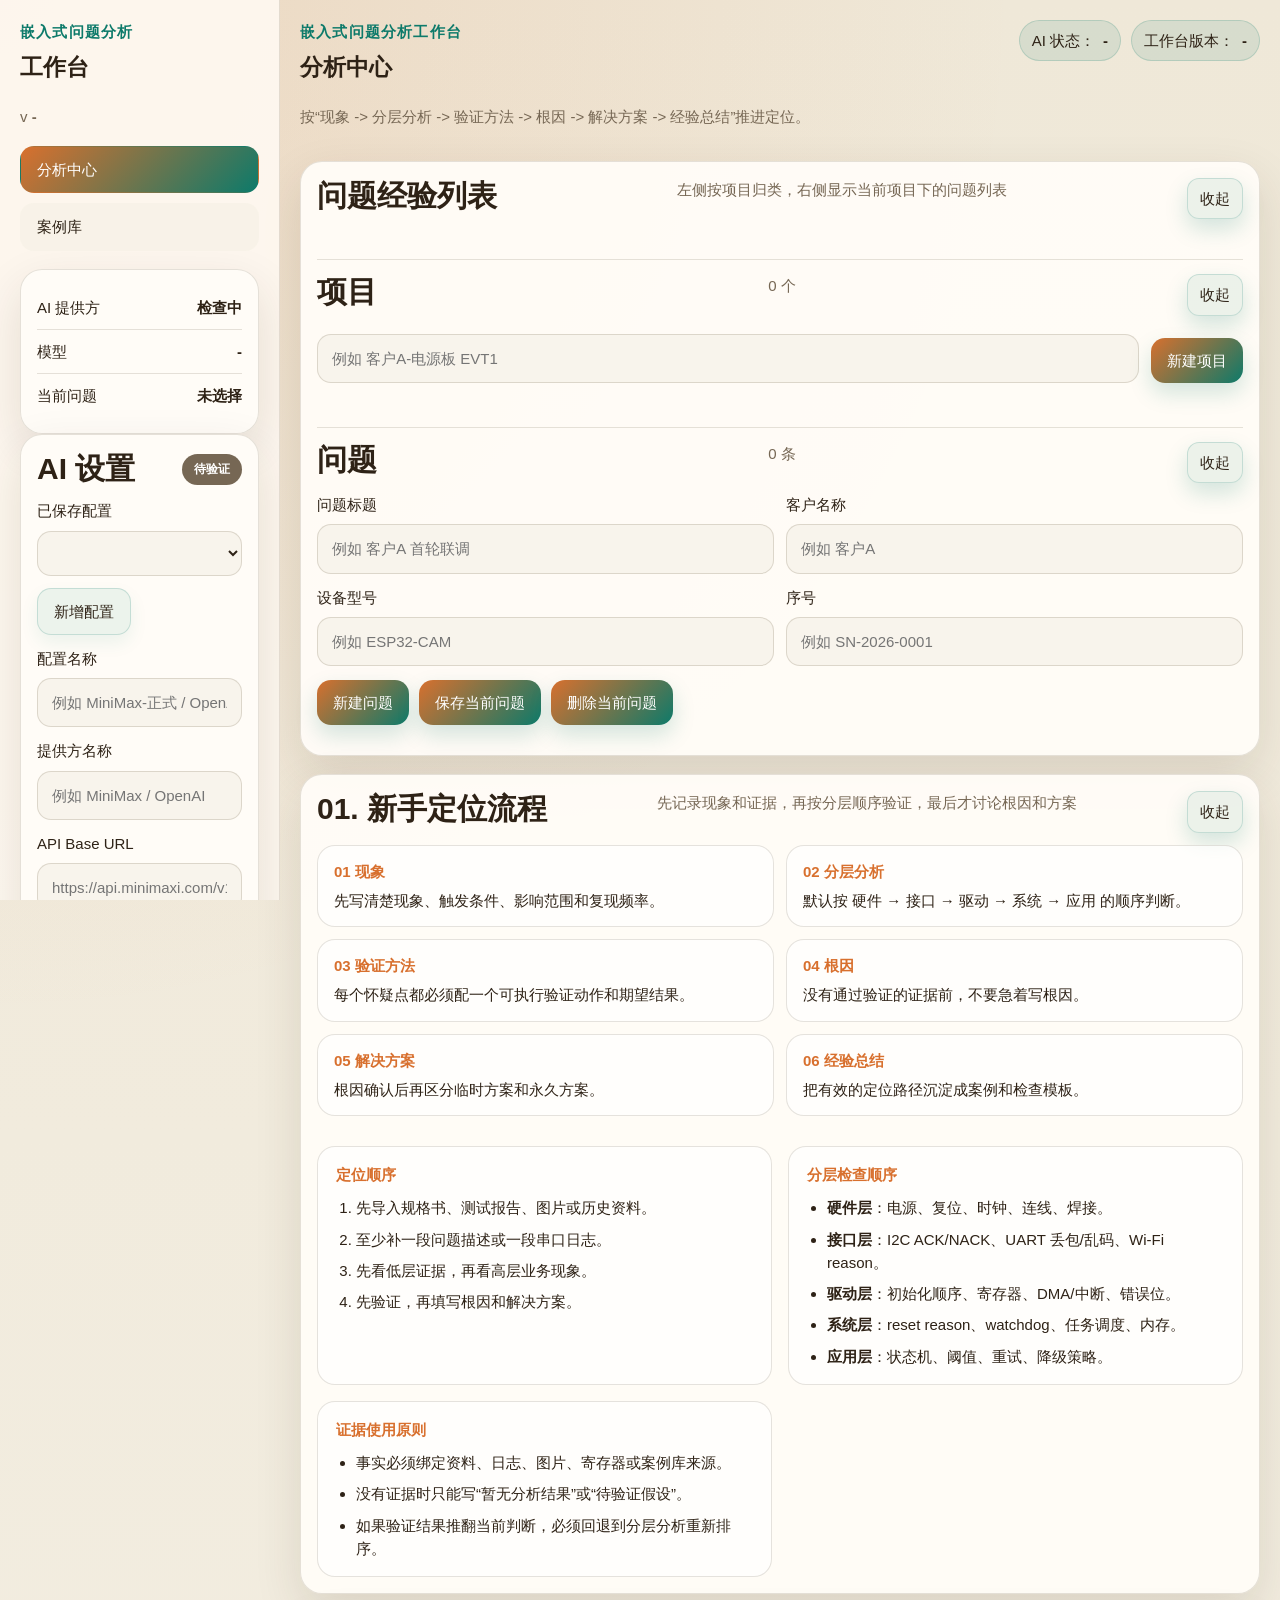
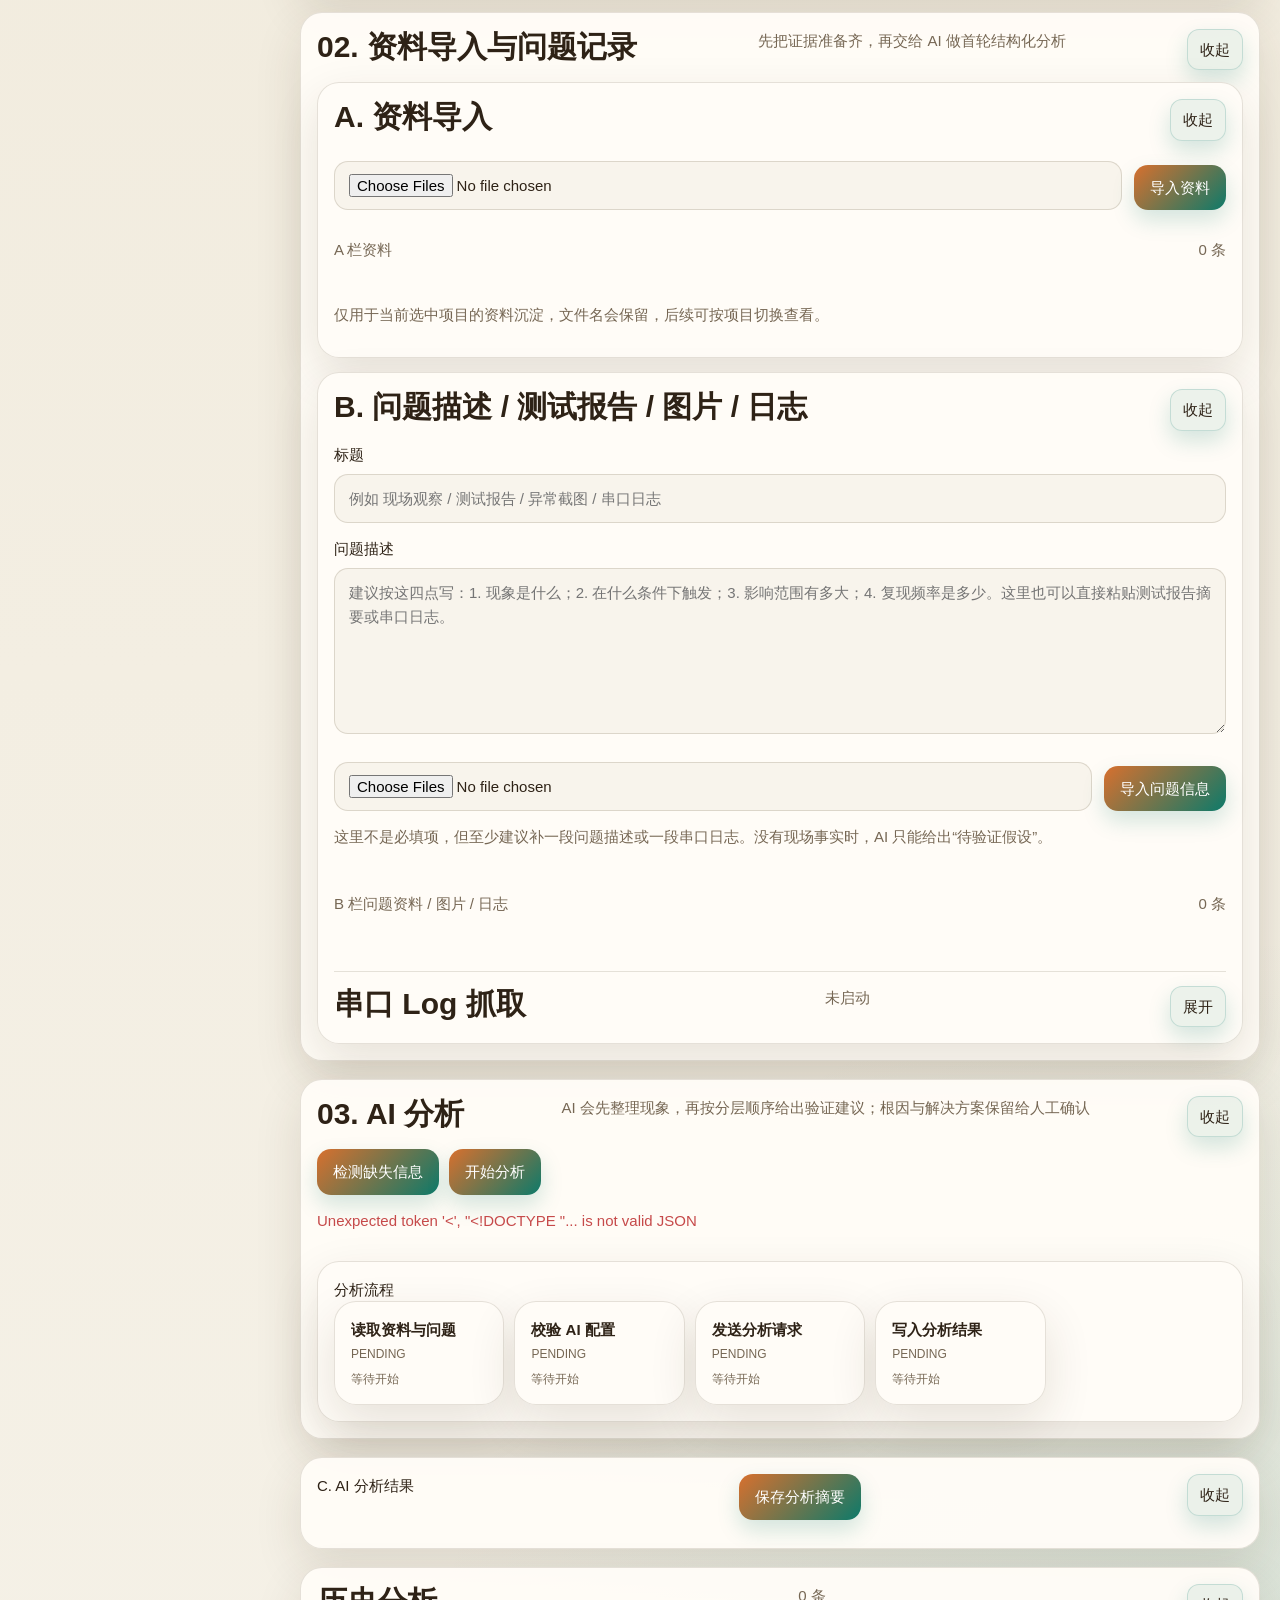
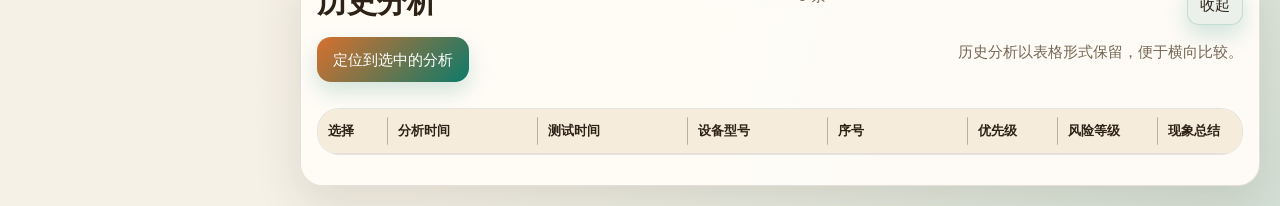
==== commit 6bf94563: "fix: simplify issue upload row and blank child fields" ====
--- a/webapp/index.html
+++ b/webapp/index.html
@@ -202,8 +202,10 @@
               <h4>B. 问题描述 / 测试报告 / 图片 / 日志</h4>
               <label>标题<input id="info-title" type="text" placeholder="例如 现场观察 / 测试报告 / 异常截图 / 串口日志"></label>
               <label>问题描述<textarea id="info-content" rows="6" placeholder="建议按这四点写：1. 现象是什么；2. 在什么条件下触发；3. 影响范围有多大；4. 复现频率是多少。这里也可以直接粘贴测试报告摘要或串口日志。"></textarea></label>
-              <label>附件<input id="info-file" type="file" multiple accept=".png,.jpg,.jpeg,.webp,.bmp,.gif,.pdf,.doc,.docx,.txt,.md,.log,.json,.csv,.yaml,.yml"></label>
-              <button id="save-info-btn" type="button">导入问题信息</button>
+              <div class="simple-upload-row">
+                <input id="info-file" type="file" multiple accept=".png,.jpg,.jpeg,.webp,.bmp,.gif,.pdf,.doc,.docx,.txt,.md,.log,.json,.csv,.yaml,.yml">
+                <button id="save-info-btn" type="button">导入问题信息</button>
+              </div>
               <p id="info-result" class="helper">这里不是必填项，但至少建议补一段问题描述或一段串口日志。没有现场事实时，AI 只能给出“待验证假设”。</p>
               <div class="evidence-summary">
                 <div class="panel-head compact-head">
--- a/webapp/styles.css
+++ b/webapp/styles.css
@@ -1056,15 +1056,19 @@
 }
 
 .merged-analysis-table tbody tr.child-row td {
-  background: rgba(216, 112, 46, 0.04);
+  background: rgba(170, 170, 170, 0.10);
 }
 
 .merged-analysis-table tbody tr.child-row td.child-inherited-cell {
-  background: rgba(216, 112, 46, 0.08);
+  background: rgba(170, 170, 170, 0.16);
 }
 
 .child-link-cell {
   position: relative;
+}
+
+.child-blank-cell {
+  background: rgba(170, 170, 170, 0.16) !important;
 }
 
 .child-link-badge {
@@ -1084,6 +1088,10 @@
 
 .child-link-cell select {
   padding-top: 28px;
+}
+
+.child-blank-control {
+  background: rgba(170, 170, 170, 0.10) !important;
 }
 
 .custom-category-input.hidden {
